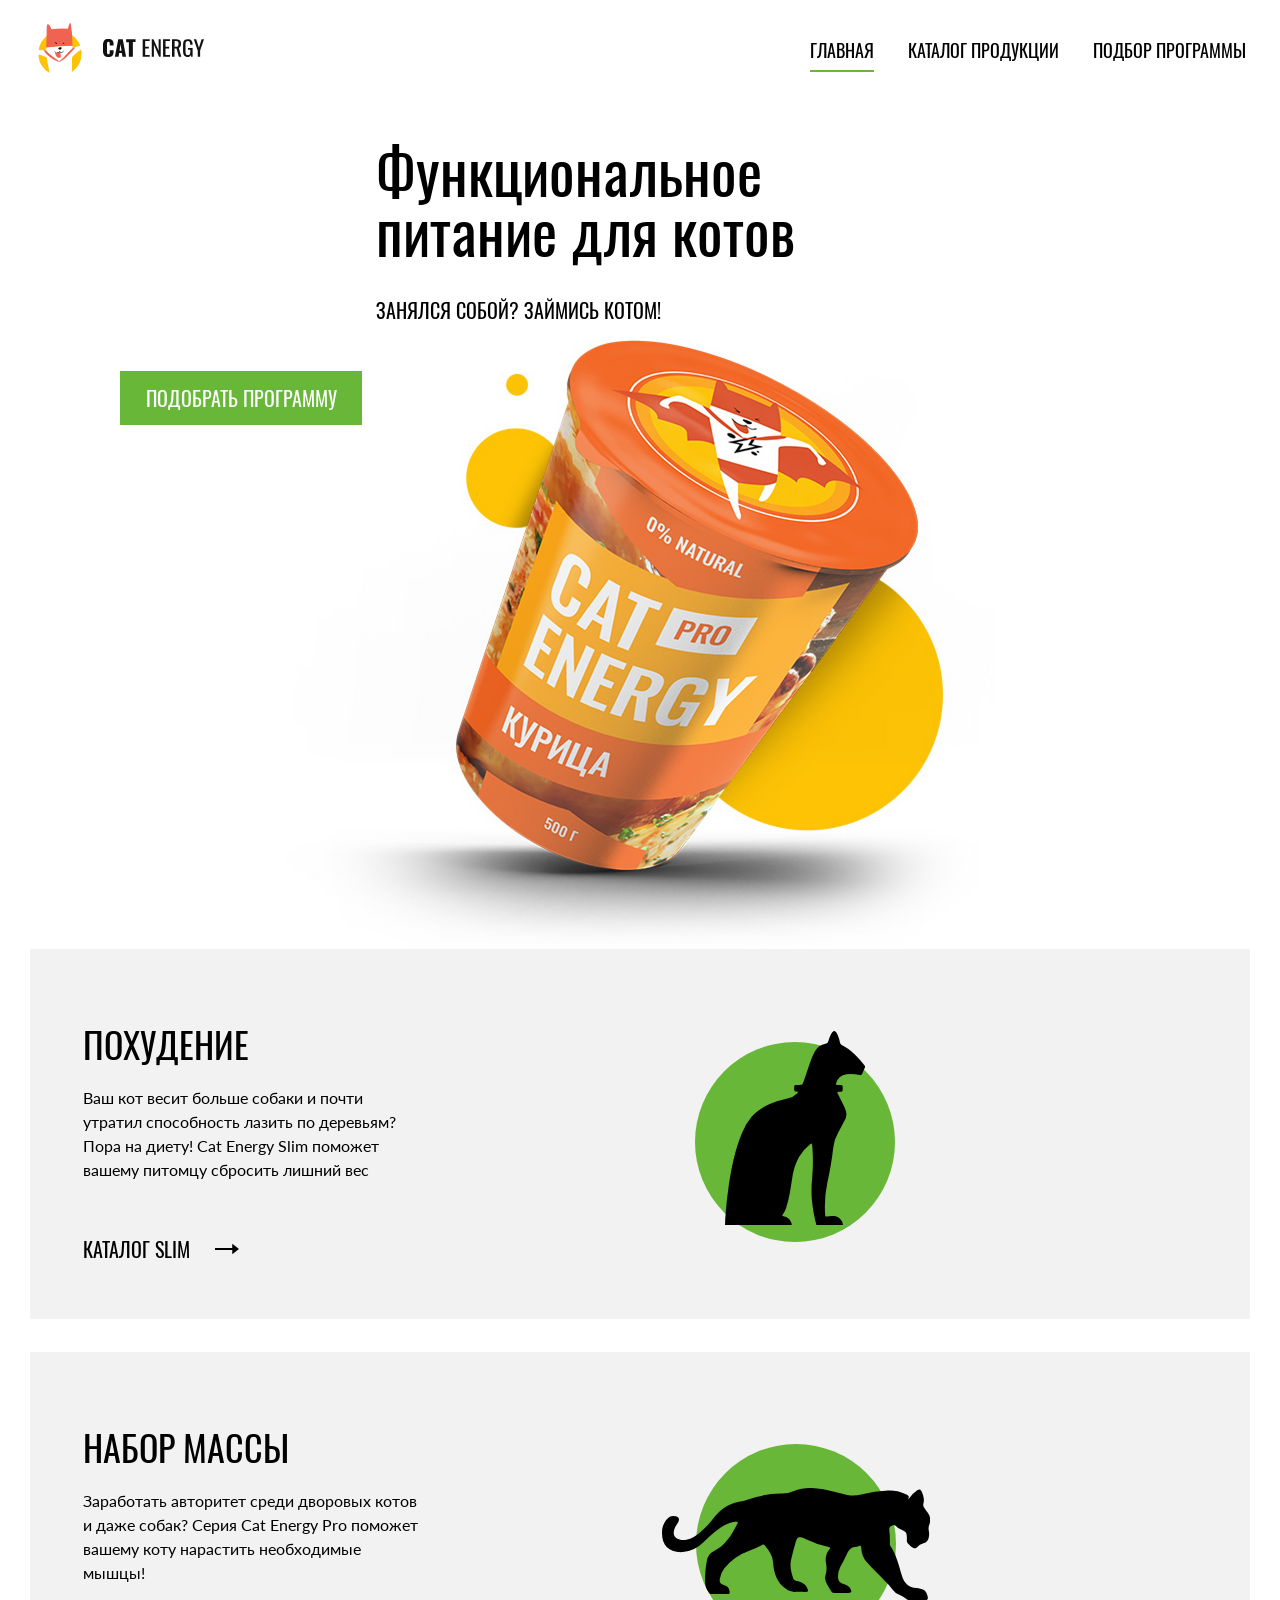
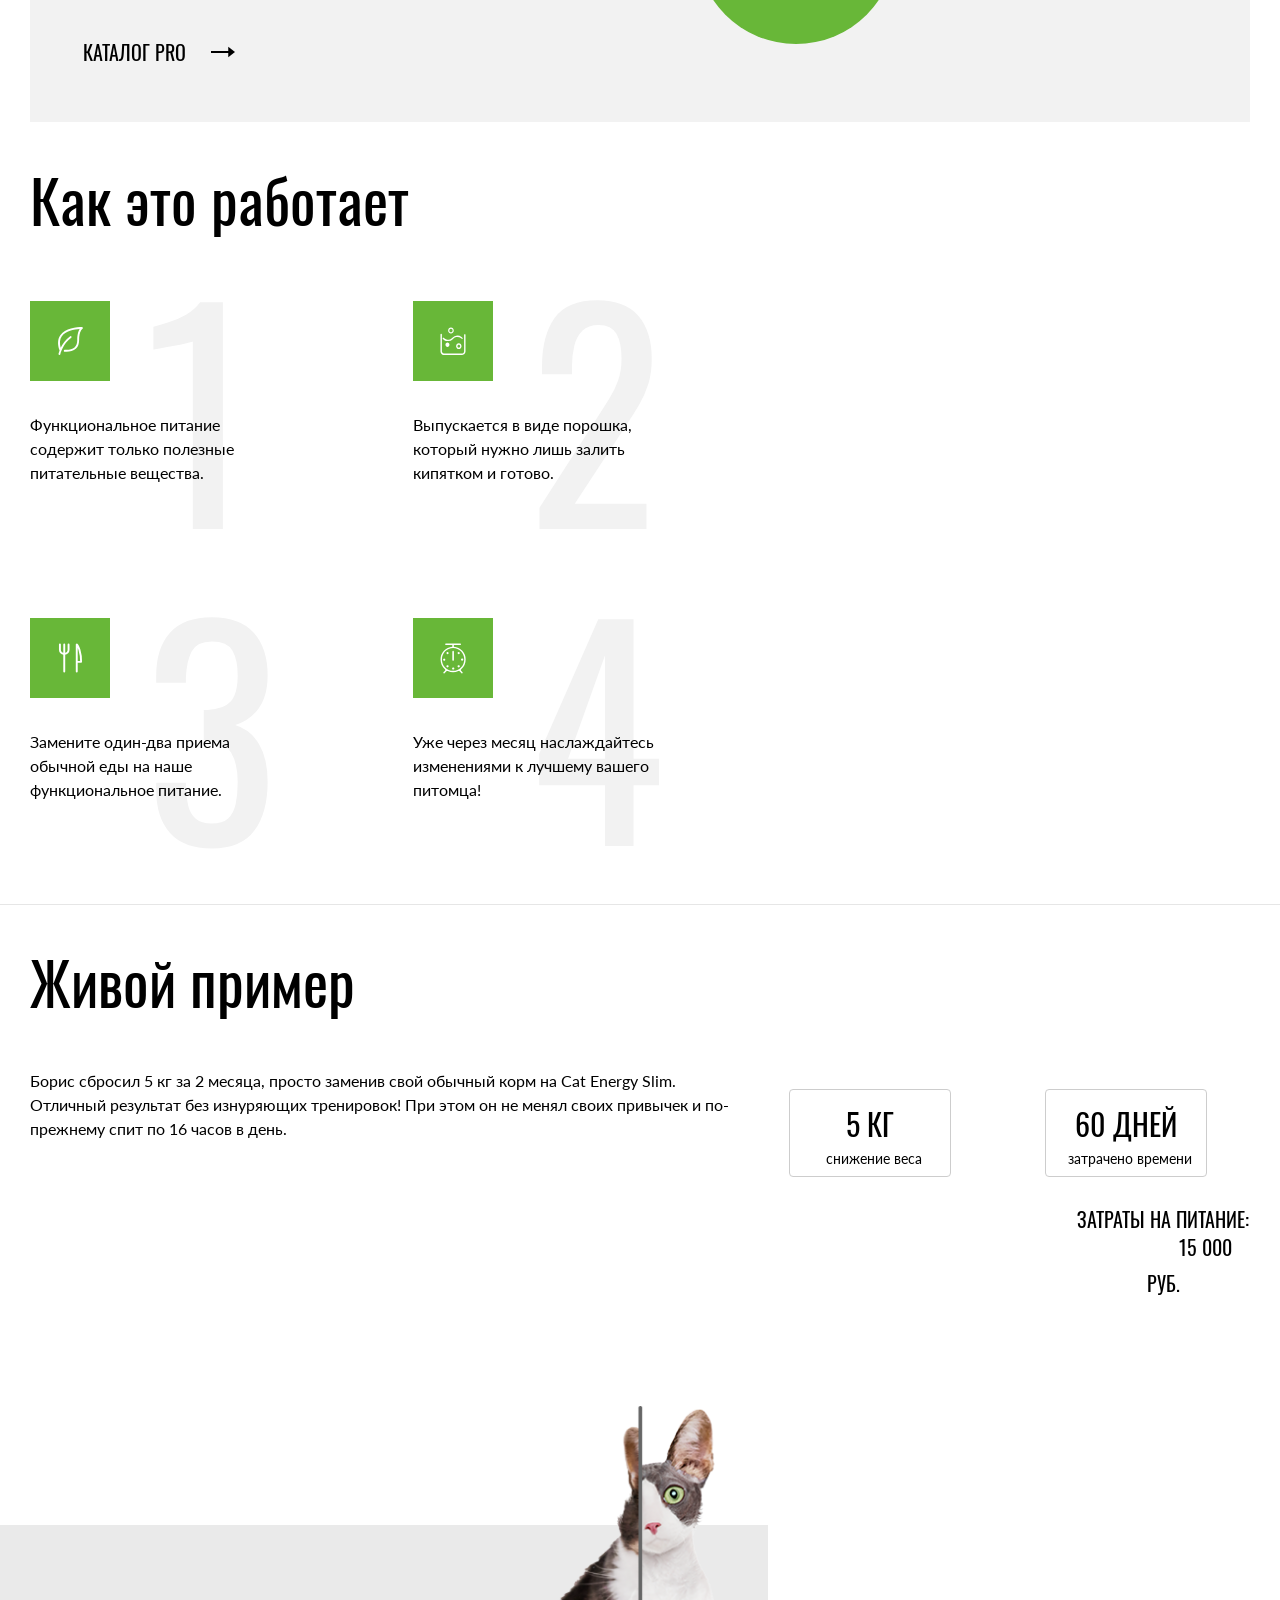
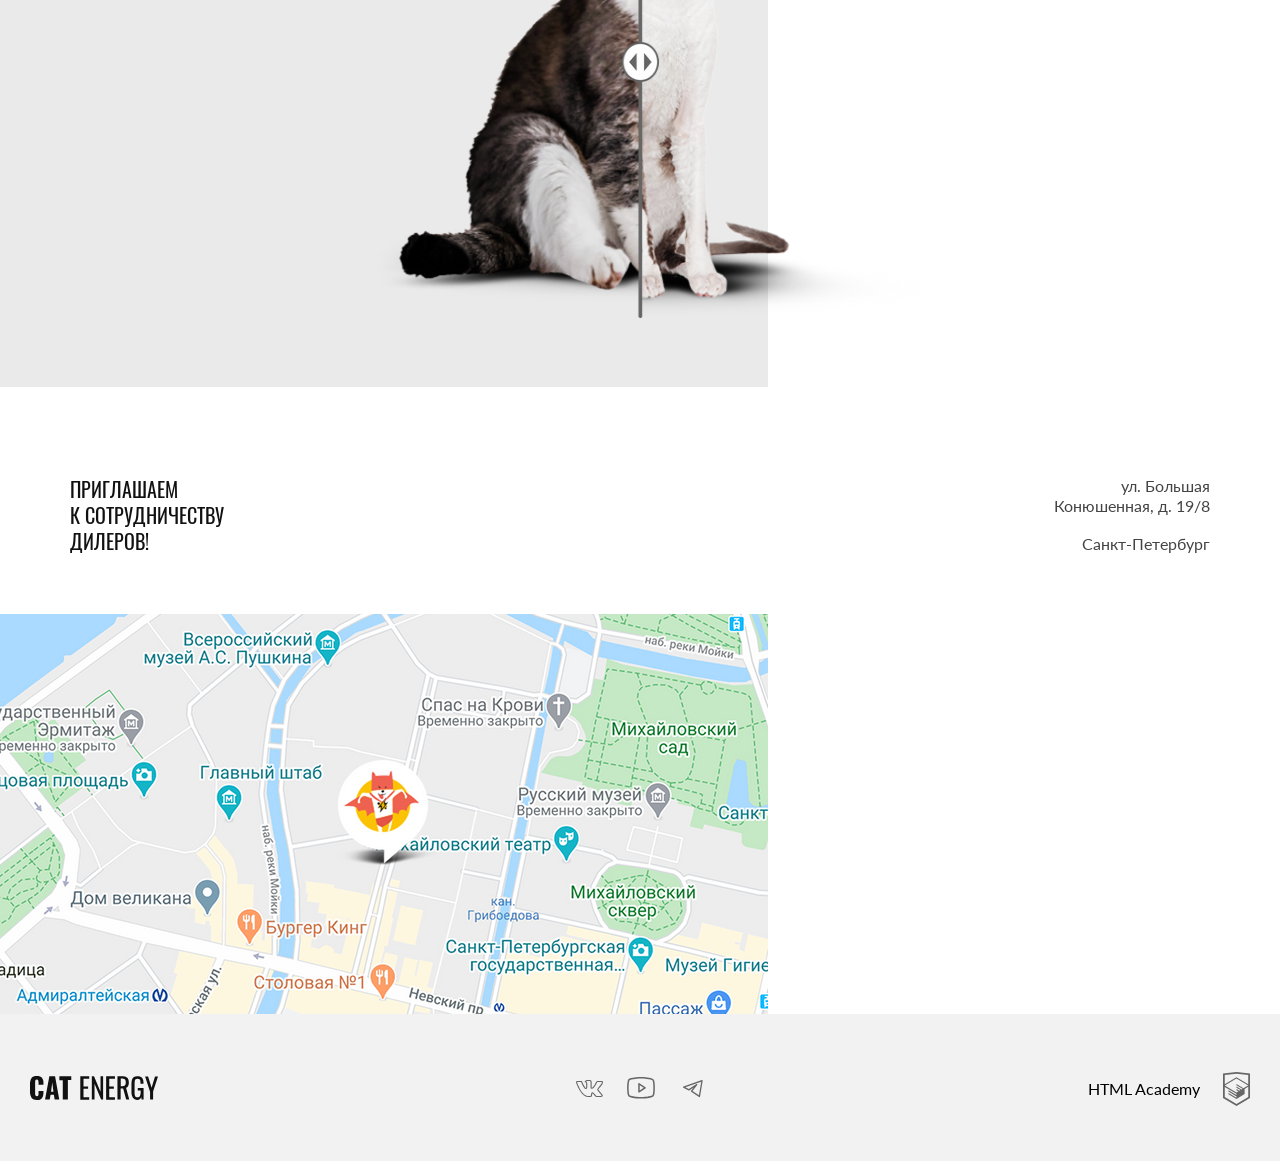
==== 2/index.html @ 6ddb2795 "Deploying to gh-pages from @ htmlacademy-adaptive/2409151-cat-energy-2@c5cf532dd16e02b4c44e5d839f2aa" ====
<!DOCTYPE html><!-- <html class="page" lang="ru"> --><html lang="ru"><head><meta charset="UTF-8"><title>CAT ENERGY</title><meta name="viewport" content="width=device-width,initial-scale=1"><link rel="stylesheet" href="styles/styles.css"><link rel="icon" href="favicon.ico"><link rel="icon" href="favicons/32.svg" type="image/svg+xml"><link rel="manifest" href="manifest.webmanifest"><script src="scripts/index.js" defer="defer"></script></head><body class="page"><header class="main-header"><a class="main-header__logo" href="#"><picture><source media="(min-width: 1440px)" srcset="images/logo-desktop.svg" width="70" height="59" type="image/svg+xml"><source media="(min-width: 768px)" srcset="images/logo-tablet.svg" width="60" height="50" type="image/svg+xml"><img class="main-header__logo-icon" src="images/logo-mobile.svg" width="33" height="38" alt="Логотип-иконка Cat Energy"></picture><picture><source media="(min-width: 1440px)" srcset="images/logo-text-desktop.svg" width="118" height="21" type="image/svg+xml"><img class="main-header__logo-text" src="images/logo-text.svg" width="101" height="18" alt="Логотип-текст Cat Energy"></picture></a><!-- <nav class="main-nav main-nav--opened"> --><nav class="main-nav main-nav--closed"><button class="main-nav__toggle" type="button"><span class="visually-hidden">Открыть меню</span></button><ul class="main-nav__list"><li class="main-nav__item"><a class="main-nav__link main-nav__link--active" href="#">Главная</a></li><li class="main-nav__item"><a class="main-nav__link" href="catalog.html">Каталог продукции</a></li><li class="main-nav__item"><a class="main-nav__link" href="#">Подбор программы</a></li></ul></nav></header><main class="main-container"><h1 class="visually-hidden">CAT ENERGY - функциональное питание для котов</h1><section class="promo"><div class="promo__wrapper"><h2 class="promo__title">Функциональное питание&nbsp;для&nbsp;котов</h2><h3 class="promo__subtitle">Занялся собой? Займись котом!</h3></div><picture><source width="552" height="499" type="image/png" media="(min-width: 1440px)" srcset="images/index-can@1x.png, images/index-can@2x.png 2x"><source width="709" height="609" type="image/png" media="(min-width: 768px)" srcset="images/index-can-tablet@1x.png, images/index-can-tablet@2x.png 2x"><img class="promo__image" src="images/index-can-mobile@1x.png" srcset="images/index-can-mobile@2x.png 2x" width="280" height="270" alt="Реклама корма для котов Cat Energy"></picture><!-- <button class="promo__button" type="button">Подобрать программу</button> --> <button class="button button--promo" type="button">Подобрать программу</button></section><div class="cat-diet-wrapper"><section class="cat-diet"><div class="cat-diet__slim"></div><h2 class="cat-diet__title">Похудение</h2><p class="cat-diet__description">Ваш кот весит больше собаки и почти утратил способность лазить по деревьям? Пора на диету! Cat Energy Slim поможет вашему питомцу сбросить лишний вес</p><a class="cat-diet__catalog" href="#">Каталог slim<div class="cat-diet__arrow-icon"></div></a></section><section class="cat-diet"><div class="cat-diet__pro"></div><h2 class="cat-diet__title">Набор массы</h2><p class="cat-diet__description">Заработать авторитет среди дворовых котов и даже собак? Серия Cat Energy Pro поможет вашему коту нарастить необходимые мышцы!</p><a class="cat-diet__catalog" href="#">Каталог pro<div class="cat-diet__arrow-icon"></div></a></section></div><section class="description"><h2 class="description__title">Как это работает</h2><div class="description__wrapper"><div class="description__box"><div class="description__box-leaf"></div><p class="description__box-text">Функциональное питание содержит только полезные питательные вещества.</p><h3 class="description__box-number">1</h3></div><div class="description__box"><div class="description__box-pot"></div><p class="description__box-text">Выпускается в виде порошка, который нужно лишь залить кипятком и готово.</p><h3 class="description__box-number">2</h3></div><div class="description__box"><div class="description__box-eat"></div><p class="description__box-text">Замените один-два приема обычной еды на наше функциональное питание.</p><h3 class="description__box-number">3</h3></div><div class="description__box"><div class="description__box-watch"></div><p class="description__box-text">Уже через месяц наслаждайтесь изменениями к лучшему вашего питомца!</p><h3 class="description__box-number">4</h3></div></div></section><section class="example"><h2 class="example__title">Живой пример</h2><div class="example__container"><div class="example__wrapper"><p class="example__text">Борис сбросил 5 кг за 2 месяца, просто заменив свой обычный корм на Cat Energy Slim. Отличный результат без изнуряющих тренировок! При этом он не менял своих привычек и по-прежнему спит по 16 часов в день.</p><div class="example__box"><p class="example__box-title">5 КГ</p><p class="example__box-subtitle">cнижение веса</p></div><div class="example__box"><p class="example__box-title">60 ДНЕЙ</p><p class="example__box-subtitle">затрачено времени</p></div><p class="example__result">Затраты на питание: <span>15 000 РУБ.</span></p></div><section class="cat-slider"><h2 class="visually-hidden">Слайдер с изображениями котов</h2><div class="cat-slider__item cat-slider__item--thick"><picture><source width="280" height="512" type="image/png" media="(min-width: 768px)" srcset="images/slide-before-tablet@1x.png, images/slide-before-tablet@2x.png 2x"><img class="cat-slider__image" src="images/slide-before@1x.png" srcset="images/slide-before@2x.png 2x" width="160" height="256" alt="Толстый кот"></picture></div><div class="cat-slider__item cat-slider__item--thin"><picture><source width="280" height="512" type="image/png" media="(min-width: 768px)" srcset="images/slide-after-tablet@1x.png, images/slide-after-tablet@2x.png 2x"><img class="cat-slider__image" src="images/slide-after@1x.png" srcset="images/slide-after@2x.png 2x" width="140" height="256" alt="Худой кот"></picture></div></section></div></section><section class="contacts"><h2 class="visually-hidden">Контакты</h2><p class="contacts__text contacts__text--big">Приглашаем<br>к сотрудничеству дилеров!</p><p class="contacts__text contacts__text--small">ул. Большая Конюшенная, д. 19/8 <span>Санкт-Петербург</span></p></section><section class="location"><h2 class="visually-hidden">Мы на карте</h2><picture><source width="1440" height="400" type="image/png" media="(min-width: 1440px)" srcset="images/map-desktop@1x.png, images/map-desktop@2x.png 2x"><source width="768" height="400" type="image/png" media="(min-width: 768px)" srcset="images/map-tablet@1x.png, images/map-tablet@2x.png 2x"><img class="location__map" src="images/map-mobile@1x.png" srcset="images/map-mobile@2x.png 2x" width="320" height="362" alt="Карта"></picture></section></main><footer class="main-footer"><!-- <div class="main-footer__wrapper"> --> <a class="main-footer__logo" href="#"><img class="main-footer__logo-text" src="images/footer-logo.svg" width="128" height="24" alt="Логотип Cat Energy"></a><div class="main-footer__social social"><ul class="social__list"><li class="social__item"><a class="social__link" href="https://vk.com/htmlacademy"><span class="visually-hidden">Мы в ВКонтакте</span> <svg class="social__link--vkontakte" viewBox="0 0 28 22" width="28" height="22" fill="none" xmlns="http://www.w3.org/2000/svg"><path d="M1 5.34c0-.86.52-1.32 1.55-1.38l3.97.02c.26 0 .44.13.53.38.4 1.26.86 2.34 1.37 3.25.5.92 1.17 1.97 1.99 3.16.07.15.18.23.34.23.13 0 .22-.06.3-.18l.07-.28.03-4.35c0-.3-.07-.5-.23-.6-.15-.1-.43-.18-.83-.23-.32-.05-.48-.23-.48-.55 0-.07 0-.12.02-.15.38-1.09 1.44-1.63 3.2-1.63l1.5-.03c.67 0 1.23.16 1.67.48.44.32.67.82.67 1.5v5.72c.12.08.24.12.34.12.27 0 .5-.15.7-.45 1.95-2.58 3-4.31 3.17-5.18a.3.3 0 0 1 .05-.13c.12-.25.33-.47.61-.65.29-.19.53-.31.75-.38a.55.55 0 0 1 .24-.05h4.13l.26.03c.36 0 .63.16.83.47.07.1.12.21.15.33a2.4 2.4 0 0 1 .06.55v.18a6.11 6.11 0 0 1-.94 2.2 23.4 23.4 0 0 1-1.93 2.53c-.79.9-1.27 1.5-1.47 1.78a.93.93 0 0 0-.24.56c0 .13.07.28.21.45l3.9 4.63c.2.26.31.56.31.88 0 .38-.16.7-.48.95-.32.25-.7.4-1.14.43l-.46.02h-4.04c-.02 0-.06 0-.11.02a.86.86 0 0 1-.1.01c-.4 0-.76-.16-1.1-.48-.12-.13-.96-1.12-2.5-2.97a1.39 1.39 0 0 0-.38-.32 38.47 38.47 0 0 0-.53 2.24l-.08.42a1.4 1.4 0 0 1-1.12 1.06l-.37.02h-2.61c-1.48 0-2.95-.63-4.41-1.9a19.3 19.3 0 0 1-3.96-4.95 47.51 47.51 0 0 1-3.28-7.05 1.92 1.92 0 0 1-.13-.73Zm16.01 6.51c-.37 0-.7-.1-1.01-.29a.9.9 0 0 1-.45-.79v-5.78c0-.34-.1-.58-.27-.72-.18-.14-.49-.21-.93-.21l-1.52.05c-.76 0-1.34.12-1.73.37.78.36 1.17.93 1.17 1.71v4.43a1.5 1.5 0 0 1-.53 1.04 1.6 1.6 0 0 1-1.07.42c-.53 0-.94-.24-1.22-.73a26.16 26.16 0 0 1-3.1-5.63l-.23-.66-3.55-.02c-.23 0-.36.01-.38.03-.03.03-.04.1-.04.22 0 .15.01.3.05.48l.56 1.4c1.49 3.64 3.11 6.51 4.86 8.6 1.75 2.1 3.47 3.15 5.16 3.15h2.66c.1 0 .19-.03.24-.09.05-.06.1-.17.13-.34l.06-.25.5-2.21c.15-.3.27-.5.38-.6.2-.2.42-.28.69-.28.43 0 .86.24 1.3.73l2.27 2.71c.14.22.3.33.45.33h4.4c.53 0 .8-.13.8-.38a.47.47 0 0 0-.08-.25l-3.87-4.55c-.3-.35-.45-.73-.45-1.13 0-.4.14-.8.43-1.16.23-.34.68-.9 1.34-1.67.67-.78 1.25-1.51 1.75-2.19.5-.68.82-1.3.98-1.85l.08-.33a.37.37 0 0 1-.02-.16.54.54 0 0 0-.03-.19h-4.18c-.27.1-.48.25-.64.45l-.16.48c-.45 1.16-1.6 2.94-3.5 5.36-.36.33-.8.5-1.3.5Z" fill="currentColor"/></svg></a></li><li class="social__item"><a class="social__link" href="https://www.youtube.com/user/htmlacademyru"><span class="visually-hidden">Мы в Ютуб</span> <svg class="social__link--youtube" viewBox="0 0 24 19" width="28" height="22" fill="none" xmlns="http://www.w3.org/2000/svg"><path d="m15.85 8.8-5.24-3.5a.65.65 0 0 0-1.01.55v6.98a.65.65 0 0 0 1.01.54l5.24-3.49a.65.65 0 0 0 0-1.09Zm-4.94 2.8v-4.53l3.4 2.27-3.4 2.27Zm12.48-8.56a2.4 2.4 0 0 0-1.45-1.63c-3.72-1.43-9.69-1.41-9.94-1.41s-6.22-.02-9.94 1.4a2.4 2.4 0 0 0-1.45 1.64 25.32 25.32 0 0 0-.61 6.3c0 3.26.33 5.22.61 6.3a2.4 2.4 0 0 0 1.45 1.63c3.72 1.43 9.69 1.4 9.94 1.4h.08c.75 0 6.31-.04 9.86-1.4a2.4 2.4 0 0 0 1.45-1.64c.28-1.07.61-3.03.61-6.3 0-3.25-.33-5.22-.61-6.29Zm-1.27 12.27a1.1 1.1 0 0 1-.65.74c-3.5 1.34-9.4 1.32-9.47 1.32-.07 0-5.98.02-9.47-1.32a1.09 1.09 0 0 1-.65-.74c-.27-1-.57-2.85-.57-5.97 0-3.12.3-4.97.57-5.97a1.1 1.1 0 0 1 .65-.74c3.5-1.34 9.4-1.32 9.47-1.32.07 0 5.98-.02 9.47 1.32a1.1 1.1 0 0 1 .65.74c.27 1 .57 2.85.57 5.97 0 3.12-.3 4.96-.57 5.97Z" fill="currentColor"/></svg></a></li><li class="social__item"><a class="social__link" href="https://t.me/htmlacademy"><span class="visually-hidden">Мы в Телеграм</span> <svg class="social__link--telegram" viewBox="0 0 28 22" width="28" height="22" fill="none" xmlns="http://www.w3.org/2000/svg"><path fill-rule="evenodd" clip-rule="evenodd" d="M23.46 3.15c.18.15.27.38.23.61l-2.63 15.76a.66.66 0 0 1-1.01.44l-7.88-5.25a.66.66 0 0 1-.15-.96l2.61-3.26-4.36 2.9a.66.66 0 0 1-.65.05l-5.26-2.63a.66.66 0 0 1 .08-1.2l18.38-6.57a.66.66 0 0 1 .64.11Zm-17.13 7.17 3.53 1.77 7.56-5.04a.66.66 0 0 1 .88.96l-4.8 6 6.43 4.3 2.28-13.66-15.88 5.67Z" fill="currentColor"/></svg></a></li></ul></div><div class="main-footer__copyright copyright"><p class="copyright__text">HTML Academy</p><a class="copyright__link" href="https://htmlacademy.ru/intensive/adaptive"><span class="visually-hidden">Иконка HTML Academy</span> <svg class="copyright__icon" viewBox="0 0 27 34" width="27" height="34" fill="none" xmlns="http://www.w3.org/2000/svg"><g clip-path="url(#a)"><path d="m13.64.02-.14-.02-13.5 1.4v24.61l13.5 7.99 13.5-7.99v-24.6l-13.36-1.4Zm11.6 25-11.74 6.94-11.73-6.94v-10.1l11.68 6.93.02 1.25-8.02-4.75v1.23l8.04 4.8.02 1.3-8.05-4.76v1.22l8.04 4.81 8.12-4.83v-5.21l3.62-2.15v10.26Zm0-11.57-3.23 1.88-1.48.88-7.06-4.19-.01 1.23 6.04 3.57-.06.03-.13.07-.86.5-4.98-2.95-.01 1.22 3.93 2.33-.93.61-.02.01-2.97-1.74-.01 1.23 1.94 1.13-1.98 1.19-11.62-6.87 11.63-6.96 11.8 6.83Zm0-1.22-11.8-6.92-11.67 6.91v-9.23l11.73-1.23 11.73 1.23v9.24Z" fill="currentColor"/></g><defs><clippath id="a"><path fill="#currentColor" d="M0 0h27v34h-27z"/></clippath></defs></svg></a></div><!-- </div> --></footer><script src="scripts/script.js"></script></body></html>
---- 2/styles/styles.css ----
@font-face{font-family:Lato-Regular;font-weight:400;font-style:normal;font-display:swap;src:url(../fonts/lato/Lato-Regular.woff2)format("woff2")}@font-face{font-family:oswaldregular;font-weight:400;font-style:normal;font-display:swap;src:url(../fonts/oswald/oswaldregular.woff2)format("woff2")}.page{color:#000;font-family:Lato-Regular,sans-serif;font-size:14px;font-weight:400;line-height:18px}.visually-hidden{white-space:nowrap;-webkit-clip-path:inset(100%);clip-path:inset(100%);clip:rect(0 0 0 0);border:0;width:1px;height:1px;margin:-1px;padding:0;position:absolute;overflow:hidden}.button{cursor:pointer;border:none;width:280px;height:40px}button:hover{background-color:#5eaa2f}button:active{color:#ffffff4d}.button--primary{text-transform:uppercase;color:#fff;background-color:#68b738;padding:0;font-family:oswaldregular,sans-serif;font-size:16px;font-weight:400;line-height:20px}@media screen and (width>=768px){.button--primary{width:250px}}@media screen and (width>=1440px){.button--primary{width:170px}}.button--secondary{text-transform:uppercase;color:#444;background-color:#f2f2f2;font-family:oswaldregular,sans-serif;font-size:16px;font-weight:400;line-height:20px}@media screen and (width>=768px){.button--secondary{width:250px;padding:0}}@media screen and (width>=1440px){.button--secondary{width:170px}}.button--secondary:hover{background-color:#ebebeb}.button--subscribe{text-transform:uppercase;color:#fff;background-color:#68b738;height:56px;padding:0;font-family:oswaldregular,sans-serif;font-size:20px;font-weight:400;line-height:26px}@media screen and (width>=768px){.button--subscribe{width:256px}}.button--subproduct{text-transform:uppercase;color:#fff;background-color:#68b738;grid-area:3/1/4/3;padding:0;font-family:oswaldregular,sans-serif;font-size:16px;font-weight:400;line-height:20px}@media screen and (width>=768px){.button--subproduct{width:632px}}@media screen and (width>=1440px){.button--subproduct{grid-area:1/4/2/5;align-self:center;width:244px}}.button--promo{text-transform:uppercase;color:#fff;background-color:#68b738;padding-top:13px;padding-bottom:10px;font-family:oswaldregular,sans-serif;font-size:16px;font-weight:400;line-height:20px}@media screen and (width>=768px){.button--promo{width:242px;height:54px;padding:0;font-size:20px;line-height:26px;position:absolute;top:231px;left:120px}}@media screen and (width>=1440px){.button--promo{width:244px;height:54px;padding:0;position:absolute;top:456px;left:190px}}.card-subproduct{grid-template-rows:min-content min-content min-content;grid-template-columns:1fr 1fr;padding-bottom:19px;display:grid}@media screen and (width>=768px){.card-subproduct{border:1px solid #cdcdcd;grid-template-rows:min-content;grid-template-columns:407px 132px 93px;padding:25px 38px 27px}}@media screen and (width>=1440px){.card-subproduct{border-left:none;border-right:none;grid-template-rows:min-content;grid-template-columns:325px 243px 82px 244px;padding:0}}.card-subproduct__name{text-transform:uppercase;color:#444;margin:0;padding:13px 0;font-family:oswaldregular,sans-serif;font-size:16px;font-weight:400;line-height:16px}@media screen and (width>=768px){.card-subproduct__name{padding:0 0 25px;font-size:20px;line-height:20px}}@media screen and (width>=1440px){.card-subproduct__name{padding:25px 0}}.card-subproduct__quantity{color:#444;grid-area:2/1/3/2;margin:0;padding-bottom:15px;font-family:Lato-Regular,sans-serif;font-size:14px;font-weight:400;line-height:14px}@media screen and (width>=768px){.card-subproduct__quantity{grid-area:1/2/2/3;justify-self:end;padding:3px 0 0;font-size:16px;line-height:20px}}@media screen and (width>=1440px){.card-subproduct__quantity{justify-self:start;padding:25px 0}}.card-subproduct__price{color:#444;grid-area:2/2/3/3;justify-self:end;margin:0;padding-bottom:15px;font-family:Lato-Regular,sans-serif;font-size:14px;font-weight:400;line-height:14px}@media screen and (width>=768px){.card-subproduct__price{grid-area:1/3/2/4;padding:3px 4px 0 0;font-size:16px;line-height:20px}}@media screen and (width>=1440px){.card-subproduct__price{justify-self:start;padding:25px 0}}.cards{padding:0 20px}@media screen and (width>=768px){.cards{padding:0 30px}}@media screen and (width>=1440px){.cards{padding:0 110px}}.cards__list{margin:0;padding:0;list-style-type:none}@media screen and (width>=768px){.cards__list{grid-template-columns:repeat(2,324px);gap:33px 60px;display:grid}}@media screen and (width>=1440px){.cards__list{grid-template-columns:repeat(4,245px);gap:40px 80px}}.cards__item{z-index:0;border-bottom:1px solid #d9d9d9;padding:20px 0 24px;position:relative}@media screen and (width>=768px){.cards__item{border:none;flex-direction:column;align-items:center;padding:54px 0 24px;display:flex}}@media screen and (width>=1440px){.cards__item{padding-bottom:23px}}@media screen and (width>=768px){.cards__item:before{content:"";z-index:-1;background-color:#eaeaea;min-width:324px;min-height:429px;position:absolute;top:123px}}@media screen and (width>=1440px){.cards__item:before{min-width:245px}}.cards__item--show-products{padding-top:26px}@media screen and (width>=768px){.cards__item--show-products{background-color:#fff;padding-top:140px;position:relative}.cards__item--show-products:before{content:"";background-color:#fff;border:2px solid #eaeaea;min-width:320px;min-height:426px;position:absolute;top:125px}}@media screen and (width>=1440px){.cards__item--show-products:before{min-width:242px;top:122px}}.cards__content{margin-bottom:17px;display:flex}@media screen and (width>=768px){.cards__content{flex-direction:column;align-items:center;display:flex}}@media screen and (width>=1440px){.cards__content{margin-bottom:34px}}.cards__info-box{grid-template-rows:min-content 15px min-content min-content min-content;grid-template-columns:73px 67px;display:grid}@media screen and (width>=768px){.cards__info-box{grid-template-rows:min-content min-content min-content min-content min-content;grid-template-columns:125px 125px;row-gap:10px;margin:20px 0 16px}}@media screen and (width>=1440px){.cards__info-box{grid-template-rows:min-content 3px min-content min-content min-content;grid-template-columns:85px 85px;margin:11px 0 4px}}.cards__image-container{justify-content:center;align-items:center;width:140px;height:107px;display:flex}@media screen and (width>=768px){.cards__image-container{width:200px;height:210px}}.cards__info-title{text-transform:uppercase;margin:0;font-family:oswaldregular,sans-serif;font-size:16px;font-weight:400;line-height:20px}@media screen and (width>=768px){.cards__info-title{text-align:center;grid-column:1/3;justify-self:center;width:135px;font-size:20px;line-height:24px}}.cards__info-text{margin:0;font-family:Lato-Regular,sans-serif;font-size:12px;font-weight:400;line-height:16px}@media screen and (width>=768px){.cards__info-text{border-bottom:1px solid #cdcdcd;padding-bottom:2px;font-size:16px;line-height:20px}}@media screen and (width>=1440px){.cards__info-text{padding-bottom:2px}}.cards__title{border-bottom:1px solid #d9d9d9;margin:0;padding:27px 0 41px;font-family:oswaldregular,sans-serif;font-size:36px;font-weight:400;line-height:36px}@media screen and (width>=768px){.cards__title{padding-top:0;font-size:60px;line-height:60px}}@media screen and (width>=1440px){.cards__title{padding-top:1px}}.cards__more{flex-direction:column;display:flex}@media screen and (width>=768px){.cards__more{width:170px;margin-top:33px}}.cards__more-plus{background-image:url(../icons/stack.svg#plus);width:30px;height:30px;margin:0 auto}@media screen and (width>=768px){.cards__more-plus{background-image:url "../../icons/plus-tablet.svg";width:60px;height:60px}}.cards__more-title{text-transform:uppercase;color:#111;text-align:center;margin:0;padding:23px 0 8px;font-family:oswaldregular,sans-serif;font-size:16px;font-weight:400;line-height:20px}@media screen and (width>=768px){.cards__more-title{padding:52px 0 23px;font-size:20px;line-height:24px}}@media screen and (width>=1440px){.cards__more-title{padding-top:40px}}.cards__more-subtitle{color:#444;text-align:center;margin:0;padding-bottom:21px;font-family:Lato-Regular,sans-serif;font-size:12px;font-weight:400;line-height:16px}@media screen and (width>=768px){.cards__more-subtitle{padding-bottom:82px;font-size:16px;line-height:18px}}@media screen and (width>=1440px){.cards__more-subtitle{padding-bottom:91px}}.item1{grid-area:3/1/4/2}.item2{grid-area:3/2/4/3;margin-left:auto}.item3{grid-area:4/1/5/2}.item4{grid-area:4/2/5/3;justify-self:end}.item5{grid-area:5/1/6/2}.item6{grid-area:5/2/6/3;justify-self:end}@media screen and (width>=1440px){.cat-diet-wrapper{flex-wrap:nowrap;padding:91px 110px 72px;display:flex}}.cat-diet{background-color:#f2f2f2;flex-wrap:wrap;margin:20px;padding:21px;display:flex}@media screen and (width>=768px){.cat-diet{grid-template:"item-1 item-2"36px"item-3 item-2"96px"item-4 item-2"60px/1fr 1fr;gap:24px 19px;margin:0 30px 33px;padding:77px 29px 53px 53px;display:grid}}@media screen and (width>=1440px){.cat-diet{margin:0 80px 0 0;padding:41px 61px 63px 52px;display:flex}}.cat-diet__title{text-transform:uppercase;color:#000;align-self:center;margin:0;padding-left:19px;font-family:oswaldregular,sans-serif;font-size:24px;font-weight:400;line-height:37px}@media screen and (width>=768px){.cat-diet__title{grid-area:item-1;padding:0;font-size:36px;line-height:36px}}@media screen and (width>=1440px){.cat-diet__title{margin-left:43px;padding:0}}.cat-diet__description{border-bottom:1px solid #d9d9d9;width:239px;margin:23px 0 0;padding-bottom:21px;font-family:Lato-Regular,sans-serif;font-size:14px;font-weight:400;line-height:18px}@media screen and (width>=768px){.cat-diet__description{border:none;grid-area:item-3;width:340px;height:96px;margin:0;font-size:16px;line-height:24px}}@media screen and (width>=1440px){.cat-diet__description{width:457px;height:72px;margin-top:15px;padding-bottom:0}}.cat-diet__catalog{text-transform:uppercase;color:#000;align-items:center;margin-top:19px;font-family:oswaldregular,sans-serif;font-size:16px;font-weight:400;line-height:16px;text-decoration:none;display:flex}@media screen and (width>=768px){.cat-diet__catalog{grid-area:item-4;padding-top:7px;font-size:20px;line-height:20px}}@media screen and (width>=1440px){.cat-diet__catalog{margin:0;padding-top:8px}}.cat-diet__slim{background-image:url(../icons/stack.svg#cat-slim);width:50px;height:53px}@media screen and (width>=768px){.cat-diet__slim{background-image:url(../icons/stack.svg#cat-slim-tablet);grid-area:item-2;width:200px;height:211px;margin:5px 0 0 33px}}@media screen and (width>=1440px){.cat-diet__slim{background-image:url(../icons/stack.svg#cat-slim-desktop);width:100px;height:106px;margin:0}}.cat-diet__pro{background-image:url(../icons/stack.svg#cat-pro);width:67px;height:50px;margin-top:4px;margin-left:-8px}@media screen and (width>=768px){.cat-diet__pro{background-image:url(../icons/stack.svg#cat-pro-tablet);grid-area:item-2;width:268px;height:200px;margin:15px 0 0}}@media screen and (width>=1440px){.cat-diet__pro{background-image:url(../icons/stack.svg#cat-pro-desktop);width:134px;height:100px;margin-top:7px;margin-left:-19px}}.cat-diet__arrow-icon{background-image:url(../icons/stack.svg#arrow-icon);width:24px;height:12px;margin-left:15px}@media screen and (width>=768px){.cat-diet__arrow-icon{margin-left:25px}}.cat-slider{padding:20px 0 0;display:flex}@media screen and (width>=768px){.cat-slider{justify-content:center;padding:105px 0 0}}@media screen and (width>=1440px){.cat-slider{margin-right:110px;padding:0;transform:translateY(-60px)}}.cat-slider__item--thick{z-index:1}@media screen and (width>=768px){.cat-slider__item--thick{transform:translate(19px)}}@media screen and (width>=1440px){.cat-slider__item--thick{top:-136px;left:790px}}.cat-slider__item--thin{transform:translate(-20px)}@media screen and (width>=768px){.cat-slider__item--thin{transform:translate(0)}}@media screen and (width>=1440px){.cat-slider__item--thin{top:-136px;left:1053px}}.cat-slider__image{display:block}.contacts{justify-content:space-between;padding:26px 20px;display:flex}@media screen and (width>=768px){.contacts{padding:62px 70px 42px}}@media screen and (width>=1440px){.contacts{box-sizing:border-box;z-index:1;background-color:#fff;width:565px;height:199px;padding:60px 72px 60px 80px;position:absolute;top:2356px;left:110px}}.contacts--catalog{background-color:#eaeaea}@media screen and (width>=1440px){.contacts--catalog{background-color:#fff;top:2416px}}.contacts__text{max-width:140px;margin:0}@media screen and (width>=768px){.contacts__text{max-width:163px}}.contacts__text--big{text-transform:uppercase;color:#111;font-family:oswaldregular,sans-serif;font-size:16px;font-weight:400;line-height:20px}@media screen and (width>=768px){.contacts__text--big{font-size:20px;line-height:26px}}.contacts__text--small{color:#444;font-family:Lato-Regular,sans-serif;font-size:14px;font-weight:400;line-height:20px}@media screen and (width>=768px){.contacts__text--small{text-align:end;font-size:16px}}@media screen and (width>=1440px){.contacts__text--small{text-align:start;font-size:16px}}@media screen and (width>=768px){.contacts__text--small span{font-family:Lato-Regular,sans-serif;font-size:16px;line-height:56px}}.copyright__text{align-self:center;margin:0;padding-bottom:5px;font-family:Lato-Regular,sans-serif;font-size:16px;line-height:20px}@media screen and (width>=768px){.copyright__text{margin-left:auto;margin-right:23px;padding-bottom:6px}}@media screen and (width>=1440px){.copyright__text{padding-bottom:8px}}.copyright__icon{color:#666;margin-top:-3px}.copyright__icon:hover{color:#68b738}.copyright__icon:active{opacity:.3}.description{padding:0 20px}@media screen and (width>=768px){.description{border-bottom:1px solid #e6e6e6;padding:14px 30px 6px}}@media screen and (width>=1440px){.description{border-bottom:none;margin:0;padding:0 110px}}.description__title{color:#000;margin:0;padding-bottom:41px;font-family:oswaldregular,sans-serif;font-size:36px;font-weight:400;line-height:40px}@media screen and (width>=768px){.description__title{margin:0;padding:0;font-size:60px;line-height:60px}}.description__wrapper{flex-flow:column wrap;display:flex}@media screen and (width>=768px){.description__wrapper{grid-template-rows:280px 280px;grid-template-columns:230px 230px;gap:37px 153px;padding-top:72px;display:grid}}@media screen and (width>=1440px){.description__wrapper{flex-flow:row;justify-content:space-between;gap:0;width:1204px;display:flex}}.description__box{justify-content:space-between;width:280px;height:60px;padding-bottom:20px;display:flex;position:relative}@media screen and (width>=768px){.description__box{flex-direction:column;justify-content:start;width:230px;height:280px;padding:0}}.description__box-leaf{background-color:#68b738;background-image:url(../icons/stack.svg#icon_leaf);background-position:50%;background-repeat:no-repeat;background-size:30px 32px;width:60px;height:60px}@media screen and (width>=768px){.description__box-leaf{width:80px;height:80px}}.description__box-pot{background-color:#68b738;background-image:url(../icons/stack.svg#icon_pot);background-position:50%;background-repeat:no-repeat;background-size:26px 29px;width:60px;height:60px}@media screen and (width>=768px){.description__box-pot{width:80px;height:80px}}.description__box-eat{background-color:#68b738;background-image:url(../icons/stack.svg#icon_eat);background-position:50%;background-repeat:no-repeat;background-size:25px 30px;width:60px;height:60px}@media screen and (width>=768px){.description__box-eat{width:80px;height:80px}}.description__box-watch{background-color:#68b738;background-image:url(../icons/stack.svg#icon_watch);background-position:50%;background-repeat:no-repeat;background-size:26px 31px;width:60px;height:60px}@media screen and (width>=768px){.description__box-watch{width:80px;height:80px}}.description__box-text{z-index:1;width:200px;margin:2px 0 0;font-family:Lato-Regular,sans-serif;font-size:14px;font-weight:400;line-height:18px}@media screen and (width>=768px){.description__box-text{width:245px;height:72px;padding-top:30px;font-size:16px;line-height:24px}}.description__box-number{display:none}@media screen and (width>=768px){.description__box-number{color:#f2f2f2;margin:0;font-family:oswaldregular,sans-serif;font-size:280px;font-weight:400;line-height:280px;display:block;position:absolute;top:-38px;left:50%}}.example{background-color:#eaeaea;margin-top:29px;padding:25px 20px 40px}@media screen and (width>=768px){.example{z-index:0;background-color:#fff;margin:0;padding:46px 0 96px;position:relative}}@media screen and (width>=1440px){.example{margin:0;padding:28px 0 25px}}@media screen and (width>=768px){.example:after{content:"";z-index:-1;background-color:#eaeaea;min-width:768px;min-height:462px;position:absolute;top:620px}}@media screen and (width>=1440px){.example:after{content:"";z-index:-1;background-color:#eaeaea;min-width:1440px;min-height:463px;position:absolute;top:164px}}.example__title{color:#000;margin-top:0;margin-bottom:40px;font-family:oswaldregular,sans-serif;font-size:36px;font-weight:400;line-height:40px}@media screen and (width>=768px){.example__title{margin-bottom:58px;margin-left:30px;font-size:60px;line-height:60px}}@media screen and (width>=1440px){.example__title{width:325px;margin:0 0 0 110px}.example__container{justify-content:space-between;display:flex}}.example__wrapper{flex-wrap:wrap;justify-content:space-between;display:flex}@media screen and (width>=768px){.example__wrapper{padding:0 30px}}@media screen and (width>=1440px){.example__wrapper{z-index:1;justify-content:start;width:432px;padding:0 110px}}.example__text{color:#000;width:280px;height:108px;margin:0;font-family:Lato-Regular,sans-serif;font-size:14px;font-weight:400;line-height:18px}@media screen and (width>=768px){.example__text{width:708px;font-size:16px;line-height:24px}}@media screen and (width>=1440px){.example__text{width:496px;height:96px;margin-top:146px}}.example__box{text-align:center;border:1px solid #cdcdcd;border-radius:4px;width:122px;margin-top:20px;padding:15px 0;position:relative}@media screen and (width>=768px){.example__box{width:160px;margin-right:43px;padding-bottom:18px}}@media screen and (width>=1440px){.example__box{height:61px;margin-top:28px;margin-right:40px;padding:10px 0 0}}.example__box-title{color:#000;margin:0;font-family:oswaldregular,sans-serif;font-size:24px;font-weight:400;line-height:24px}@media (width>=768px){.example__box-title{font-size:30px;line-height:37px}}@media (width>=1440px){.example__box-title{margin-top:5px}}.example__box-subtitle{color:#000;background-color:#e6e6e6;width:79px;margin:8px auto 0;font-family:Lato-Regular,sans-serif;font-size:12px;font-weight:400;line-height:12px;position:absolute;top:37px;left:21px}@media screen and (width>=768px){.example__box-subtitle{background-color:#fff;width:126px;margin-top:11px;font-size:14px;line-height:14px;top:51px}}@media screen and (width>=1440px){.example__box-subtitle{background-color:#eaeaea}}.example__result{text-transform:uppercase;color:#000;text-align:center;margin:35px auto 0;font-family:oswaldregular,sans-serif;font-size:14px;font-weight:400;line-height:20px}@media screen and (width>=768px){.example__result{width:174px;margin-top:32px;margin-left:auto;margin-right:0;font-size:20px;line-height:20px}}@media screen and (width>=1440px){.example__result{text-align:left;min-width:327px;margin:0;padding-top:12px}}@media screen and (width>=768px){.example__result span{margin-left:84px;font-family:oswaldregular,sans-serif;font-size:20px;line-height:36px}}@media screen and (width>=1440px){.example__result span{margin:0 0 0 61px}}.gift{box-sizing:border-box;z-index:0;flex-direction:column;justify-content:space-between;width:280px;height:290px;margin-top:33px;padding:59px 0 43px;display:flex;position:relative}@media screen and (width>=768px){.gift{flex-direction:row;width:707px;height:200px;margin-top:71px;padding:60px 125px 60px 77px}}@media screen and (width>=1440px){.gift{flex-direction:column;width:245px;height:288px;margin-top:0;padding:56px 42px 43px}}.gift:before{content:"";box-sizing:border-box;z-index:-1;background-image:url(../images/cat-backpack-mobile@1x.png);background-repeat:no-repeat;background-size:contain;width:280px;height:290px;position:absolute;inset:0}@media screen and (width>=768px){.gift:before{background-image:url(../images/cat-backpack-tablet@1x.png);width:707px;height:200px}}@media screen and (width>=1440px){.gift:before{background-image:url(../images/cat-backpack-desktop@1x.png);width:245px;height:288px}}.gift:after{content:"";opacity:.85;z-index:-1;background-color:#68b738;width:280px;height:290px;display:block;position:absolute;inset:0}@media screen and (width>=768px){.gift:after{width:707px;height:200px}}@media screen and (width>=1440px){.gift:after{width:245px;height:288px}}.gift__text{color:#fff;text-align:center;width:161px;margin:0 auto;font-family:Lato-Regular,sans-serif;font-size:16px;font-weight:400;line-height:20px}@media screen and (width>=768px){.gift__text{text-align:start;align-self:center;margin:0}}@media screen and (width>=1440px){.gift__text{text-align:center}}.gift__icon{align-self:center}@media screen and (width>=768px){.gift__icon{width:80px;height:83px}}.location__map{z-index:-1;display:block;position:relative}.main-footer{background-color:#f2f2f2;flex-direction:column;align-items:center;padding:40px 20px;display:flex}@media screen and (width>=768px){.main-footer{flex-direction:row;justify-content:space-between;padding:43px 30px}}@media screen and (width>=1440px){.main-footer{padding:55px 110px 66px}}.main-footer__logo{text-align:center;border-bottom:1px solid #d9d9d9;width:280px;padding-bottom:15px}@media screen and (width>=768px){.main-footer__logo{text-align:start;border:none;width:128px;padding:5px 0 0}}.main-footer__logo:hover{opacity:.8}.main-footer__logo:active{opacity:.6}.main-footer__copyright{border-top:1px solid #d9d9d9;justify-content:space-between;width:280px;height:34px;padding-top:22px;display:flex}@media screen and (width>=768px){.main-footer__copyright{border:none;width:168px;margin:0;padding-top:8px}}@media screen and (width>=1440px){.main-footer__copyright{padding-top:4px}}.main-header{padding:15px 0 0}@media screen and (width>=768px){.main-header{flex-direction:row;justify-content:space-between;padding:25px 34px 54px 30px;display:flex}}@media screen and (width>=1440px){.main-header{z-index:2;padding:61px 110px 23px;position:relative}}.main-header--catalog{border-bottom:1px solid #d9d9d9}@media screen and (width>=1440px){.main-header--catalog{padding:61px 110px 66px}}.main-header__logo{justify-content:space-between;align-items:center;width:190px;height:38px;padding:0 20px 12px;display:flex}@media screen and (width>=768px){.main-header__logo{justify-content:start;height:50px;padding:0}}.main-header__logo:hover{opacity:.8}.main-header__logo:active{opacity:.6}@media screen and (width>=768px){.main-header__logo-text{margin-left:13px}}.main-nav{position:relative}.main-nav__toggle{content:"";background-color:#fff;background-image:url(../icons/stack.svg#menu_open);background-repeat:no-repeat;border:none;width:24px;height:24px}@media screen and (width>=768px){.main-nav__toggle{display:none}}.main-nav--closed .main-nav__toggle{display:block;position:absolute;top:-43px;right:22px}@media screen and (width>=768px){.main-nav--closed .main-nav__toggle{display:none}}.main-nav--closed .main-nav__list{display:none}@media screen and (width>=768px){.main-nav--closed .main-nav__list{justify-content:space-between;align-items:center;display:flex}}.main-nav--opened .main-nav__toggle{background-image:url(../icons/stack.svg#menu_close);width:18px;height:18px;display:block;position:absolute;top:-43px;right:22px}@media screen and (width>=768px){.main-nav--opened .main-nav__toggle{display:none}}.main-nav--opened .main-nav__list{z-index:1;background-color:#fff;min-width:320px;display:block;position:absolute;top:0}@media screen and (width>=768px){.main-nav--opened .main-nav__list{justify-content:space-between;align-items:center;display:flex}}.main-nav__list{margin:0;padding:0;list-style-type:none}@media screen and (width>=768px){.main-nav__list{justify-content:space-between;width:436px;display:flex}}@media screen and (width>=1440px){.main-nav__list{width:479px}}.main-nav__item{color:#000;text-align:center;border-top:1px solid #e6e6e6;padding:22px 0 24px;font-family:oswaldregular,sans-serif;font-size:20px;font-weight:400;line-height:20px}@media screen and (width>=768px){.main-nav__item{border:none;padding-top:13px;font-size:18px;line-height:24px}}@media screen and (width>=1440px){.main-nav__item{padding-top:15px;font-size:20px;font-weight:400;line-height:20px}}.main-nav__link{text-transform:uppercase;color:#000;text-decoration:none;position:relative}@media screen and (width>=768px){.main-nav__link{padding-bottom:9px}}@media screen and (width>=1440px){.main-nav__link{color:#fff}}.main-nav__link:hover{opacity:.6}.main-nav__link:active{opacity:.3}.main-nav__link--active:before{content:"";width:100%;height:2px;position:absolute;bottom:0;left:0}@media screen and (width>=768px){.main-nav__link--active:before{background-color:#68b738}}@media screen and (width>=1440px){.main-nav__link--active:before{background-color:#fff}.main-nav__link--catalog{color:#000}}.main-nav__link--catalog-active:before{content:"";width:100%;height:2px;position:absolute;bottom:0;left:0}@media screen and (width>=768px){.main-nav__link--catalog-active:before{background-color:#68b738}}.page{min-width:320px;max-width:1440px;margin:0 auto}@media screen and (width>=1440px){.page{position:relative}}.promo{z-index:0;background-color:#fff;flex-direction:column;align-items:center;display:flex;position:relative}@media screen and (width>=1440px){.promo{flex-direction:row;position:static}}.promo:before{content:"";box-sizing:border-box;z-index:-1;background-image:url(../images/index-background-mobile@1x.png);background-repeat:no-repeat;background-size:contain;width:320px;height:302px;position:absolute;inset:0}@media screen and (width>=768px){.promo:before{background-image:none}}@media screen and (width>=1440px){.promo:before{z-index:1;background-image:url(../images/index-background-desktop@1x.png);background-size:cover;width:720px;height:694px;position:absolute;top:0;left:50%}}.promo:after{content:"";opacity:.85;z-index:-1;background-color:#68b738;min-width:320px;height:302px;display:block;position:absolute;inset:0}@media screen and (width>=768px){.promo:after{opacity:0}}@media screen and (width>=1440px){.promo:after{opacity:.85;z-index:1;background-color:#68b738;background-size:cover;width:720px;height:694px;position:absolute;top:0;left:50%}}@media screen and (width>=768px){.promo__wrapper{padding:0 234px 0 120px}}@media screen and (width>=1440px){.promo__wrapper{padding:84px 0 260px 190px}}.promo__title{color:#fff;text-align:center;margin-top:27px;margin-bottom:25px;font-family:oswaldregular,sans-serif;font-size:36px;font-weight:400;line-height:36px}@media (width>=768px){.promo__title{color:#000;text-align:left;width:414px;margin:0;font-size:60px;line-height:60px}}.promo__subtitle{text-transform:uppercase;color:#fff;text-align:center;margin:0 0 29px -2px;font-family:oswaldregular,sans-serif;font-size:14px;font-weight:400;line-height:14px}@media (width>=768px){.promo__subtitle{color:#000;text-align:start;margin:40px 0 20px;font-size:20px;line-height:20px}}.promo__button{text-transform:uppercase;color:#fff;background-color:#68b738;border:none;width:280px;padding-top:13px;padding-bottom:10px;font-family:oswaldregular,sans-serif;font-size:16px;font-weight:400;line-height:20px}@media screen and (width>=768px){.promo__button{width:242px;height:54px;padding:0;font-size:20px;line-height:26px;position:absolute;top:231px;left:120px}}@media screen and (width>=1440px){.promo__button{width:244px;height:54px;padding:0;position:absolute;top:456px;left:190px}}.promo__image{display:block}@media screen and (width>=1440px){.promo__image{z-index:2;display:block;position:absolute;top:143px;left:557px}}@media (width>=768px){.site-list{justify-content:space-between;display:flex}}.site-list__item{color:#000;font-family:oswaldregular,sans-serif;font-size:18px;font-weight:400;line-height:24px}.site-list__link{text-transform:uppercase;color:#000;text-decoration:none;display:inline-flex}.social__list{justify-content:space-between;width:132px;margin:0;padding:20px 0 15px;list-style-type:none;display:flex}@media screen and (width>=768px){.social__list{margin-left:42px}}.social__link--vkontakte{color:#666}.social__link--vkontakte:hover{color:#68b738}.social__link--vkontakte:active{opacity:.3}.social__link--youtube{color:#666}.social__link--youtube:hover{color:#68b738}.social__link--youtube:active{opacity:.3}.social__link--telegram{color:#666}.social__link--telegram:hover{color:#68b738}.social__link--telegram:active{opacity:.3}.subproducts{padding:0 20px}@media screen and (width>=768px){.subproducts{padding:0 30px}}@media screen and (width>=1440px){.subproducts{padding:0 110px}}.subproducts__title{margin:0;padding:25px 0 35px;font-family:oswaldregular,sans-serif;font-size:24px;font-weight:400;line-height:24px;position:relative}@media screen and (width>=768px){.subproducts__title{padding:89px 0 80px 40px;font-size:32px;line-height:32px}}@media screen and (width>=1440px){.subproducts__title{padding:86px 0 80px;font-size:40px;line-height:40px}}@media screen and (width>=768px){.subproducts__title:before{content:"";background-color:#68b738;width:30px;height:2px;position:absolute;top:104px;left:-30px}}@media screen and (width>=768px) and (width>=1440px){.subproducts__title:before{width:70px;top:105px;left:-110px}}.subproducts__title:after{content:"";background-color:#68b738;width:35px;height:2px;position:absolute;top:35px;right:-20px}@media screen and (width>=768px){.subproducts__title:after{width:355px;top:104px;right:-30px}}@media screen and (width>=1440px){.subproducts__title:after{width:915px;top:105px;right:-110px}.subproducts__wrapper{justify-content:space-between;display:flex}}.subproducts__card-wrapper{border-top:1px solid #cdcdcd;border-bottom:1px solid #cdcdcd}@media screen and (width>=768px){.subproducts__card-wrapper{border-bottom:none}}@media screen and (width>=1440px){.subproducts__card-wrapper{padding:0}}.subscribe{padding:40px 20px}@media screen and (width>=768px){.subscribe{padding:80px 68px}}@media screen and (width>=1440px){.subscribe{padding:96px 110px 104px}}.subscribe__title{color:#000;margin:0;font-family:oswaldregular,sans-serif;font-size:24px;font-weight:400;line-height:24px;position:relative}@media screen and (width>=768px){.subscribe__title{font-size:32px;line-height:32px}}@media screen and (width>=1440px){.subscribe__title{font-size:40px;line-height:40px}}@media screen and (width>=768px){.subscribe__title:before{content:"";background-color:#68b738;width:30px;height:2px;position:absolute;top:15px;left:-68px}}@media screen and (width>=1440px){.subscribe__title:before{width:70px;top:19px;left:-110px}}.subscribe__title:after{content:"";background-color:#68b738;width:107px;height:2px;position:absolute;top:11px;right:-20px}@media screen and (width>=768px){.subscribe__title:after{width:455px;top:15px;right:-68px}}@media screen and (width>=1440px){.subscribe__title:after{width:1036px;top:19px;right:-110px}}.subscribe__subtitle{color:#000;text-align:center;margin:32px 0 24px;font-family:oswaldregular,sans-serif;font-size:16px;font-weight:400;line-height:24px}@media screen and (width>=768px){.subscribe__subtitle{margin:67px 0 24px;font-size:24px;line-height:32px}}@media screen and (width>=1440px){.subscribe__subtitle{margin:74px 0 24px;font-size:24px;line-height:32px}}.subscribe__form{flex-direction:column;justify-content:space-between;display:flex}@media screen and (width>=768px){.subscribe__form{flex-direction:row}}@media screen and (width>=1440px){.subscribe__form{justify-content:center}}.subscribe__label-email input{color:#444;text-transform:uppercase;box-sizing:border-box;border-width:1px;border-color:#cdcdcd;width:280px;height:56px;margin-bottom:16px;padding:13px;font-family:oswaldregular,sans-serif;font-size:20px;font-weight:400;line-height:20px}@media screen and (width>=768px){.subscribe__label-email input{width:376px;margin:0;font-size:20px;line-height:20px}}@media screen and (width>=1440px){.subscribe__label-email input{width:496px;margin:0;font-size:20px;line-height:20px}}.tablet__list{list-style-type:none}.tablet__box{grid-template:"item-1."min-content"item-1."min-content". ."min-content"item-2 item-2"min-content"item-2 item-2"min-content"item-2 item-2"min-content/70px 70px;display:grid}.tablet__text{grid-area:item-2;margin:0;font-family:Lato-Regular,sans-serif;font-size:12px;font-weight:400;line-height:16px}
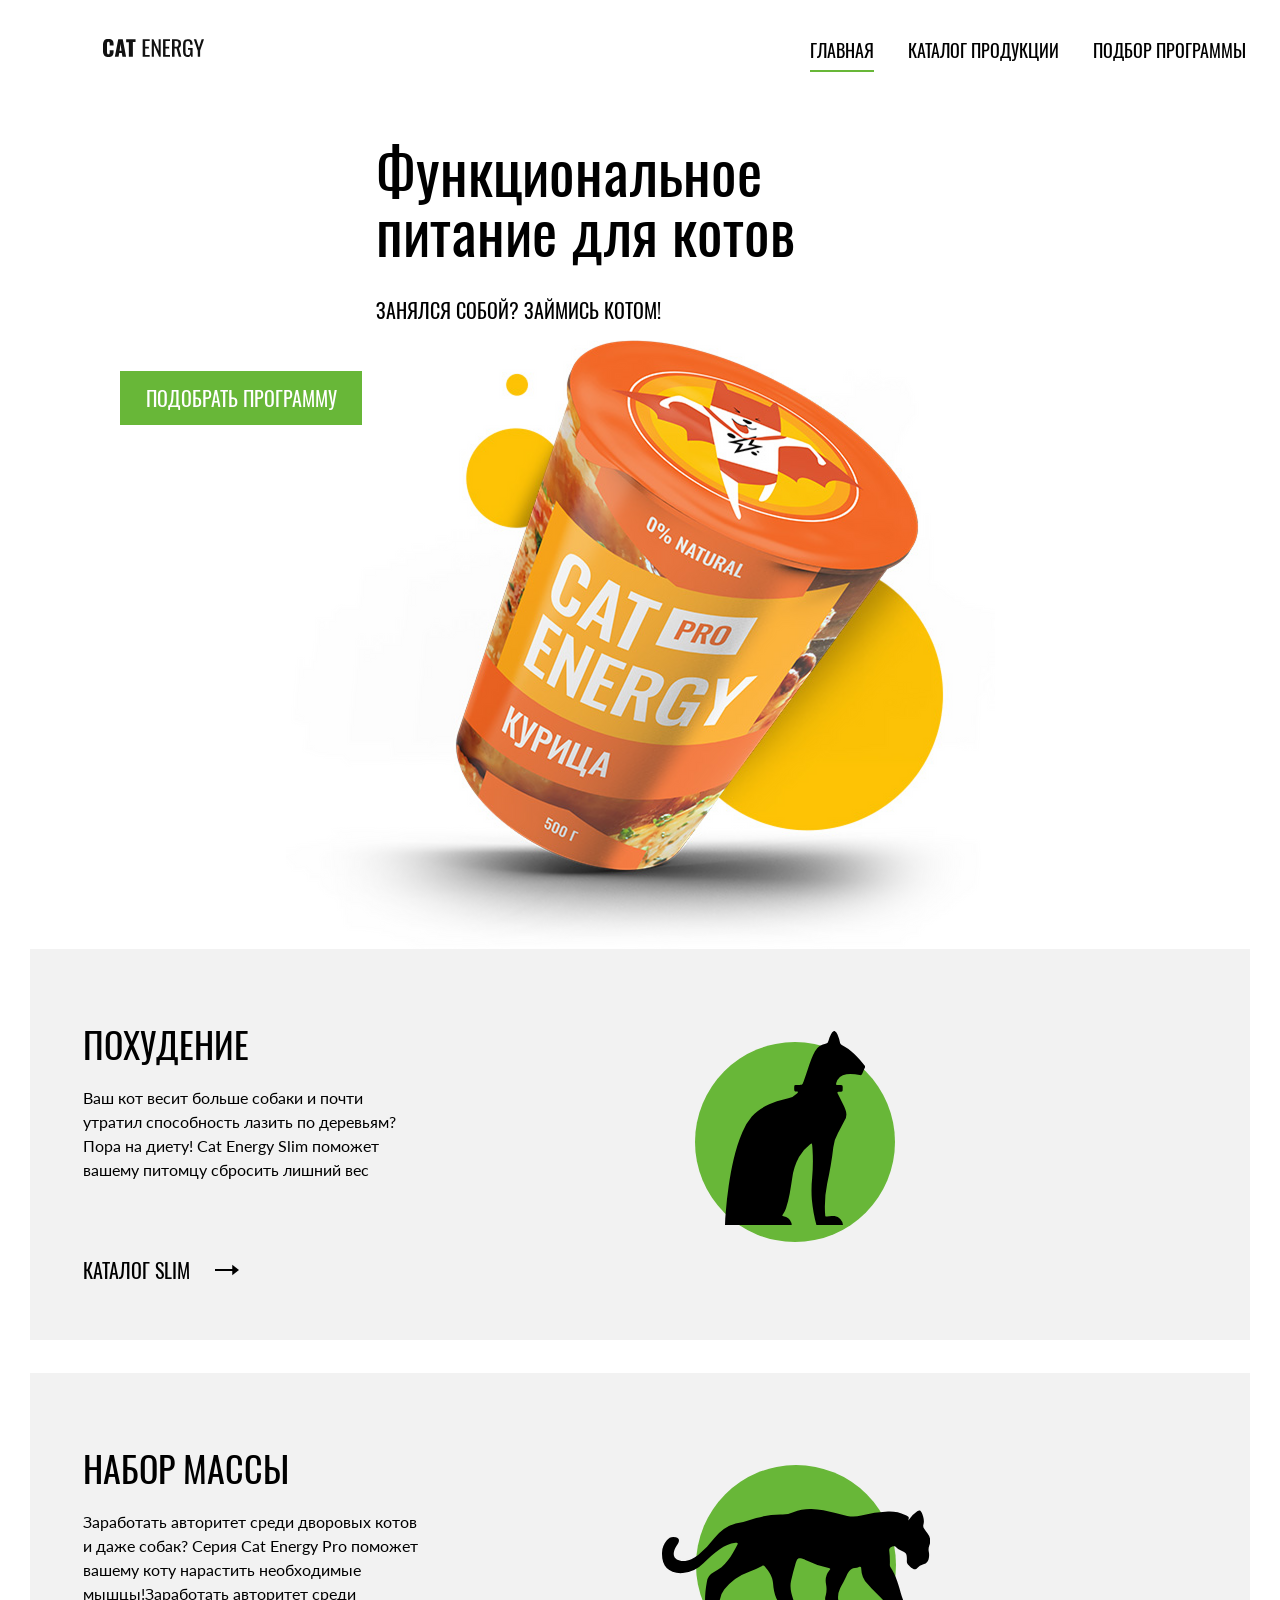
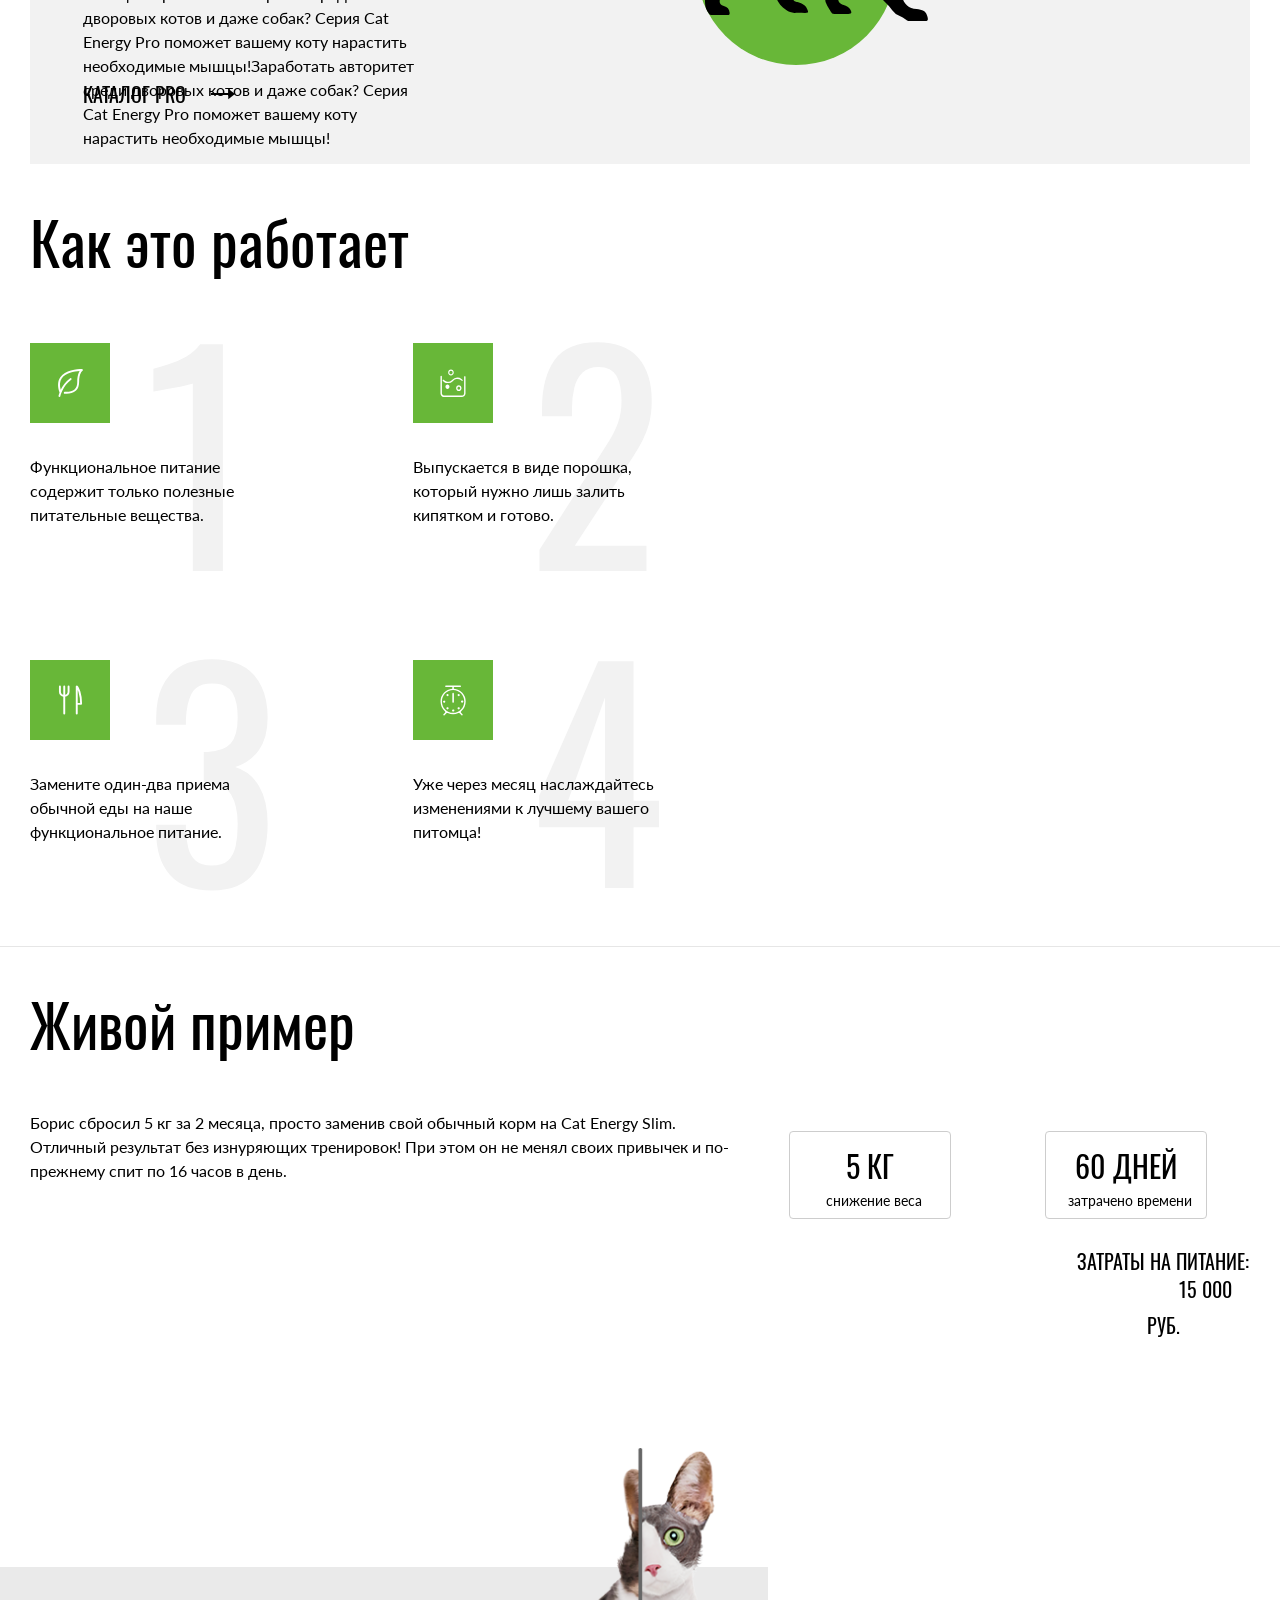
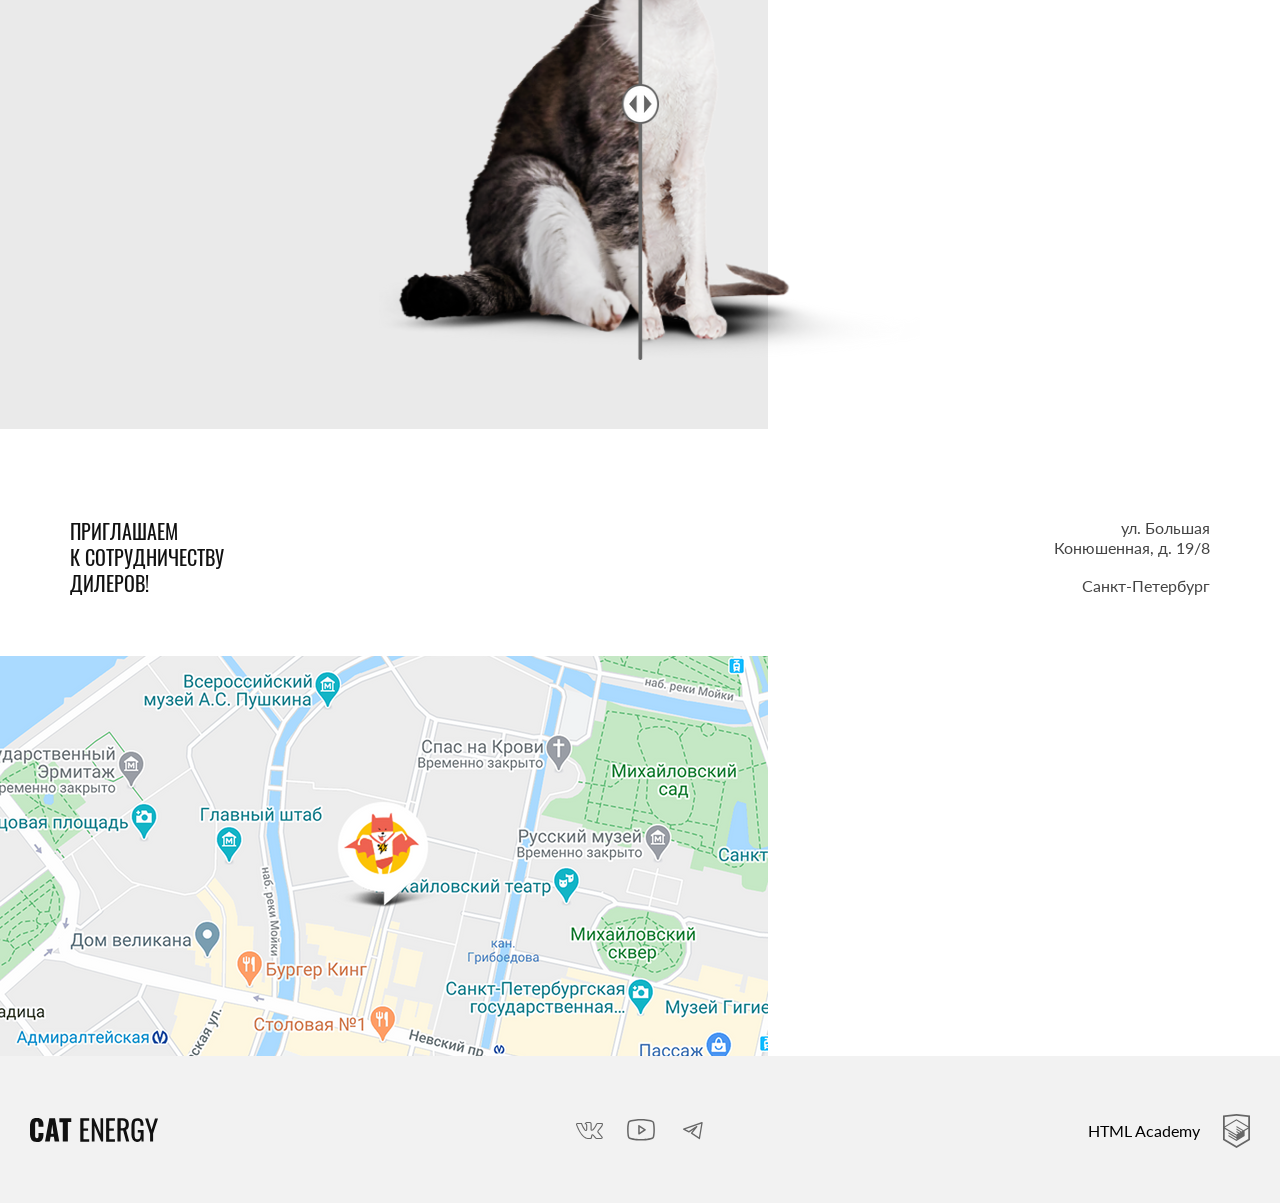
==== commit 6c714cc5: "Deploying to gh-pages from @ htmlacademy-adaptive/2409151-cat-energy-2@c5cf532dd16e02b4c44e5d839f2aa" ====
--- a/2/index.html
+++ b/2/index.html
@@ -1 +1 @@
-<!DOCTYPE html><!-- <html class="page" lang="ru"> --><html lang="ru"><head><meta charset="UTF-8"><title>CAT ENERGY</title><meta name="viewport" content="width=device-width,initial-scale=1"><link rel="stylesheet" href="styles/styles.css"><link rel="icon" href="favicon.ico"><link rel="icon" href="favicons/32.svg" type="image/svg+xml"><link rel="manifest" href="manifest.webmanifest"><script src="scripts/index.js" defer="defer"></script></head><body class="page"><header class="main-header"><a class="main-header__logo" href="#"><picture><source media="(min-width: 1440px)" srcset="images/logo-desktop.svg" width="70" height="59" type="image/svg+xml"><source media="(min-width: 768px)" srcset="images/logo-tablet.svg" width="60" height="50" type="image/svg+xml"><img class="main-header__logo-icon" src="images/logo-mobile.svg" width="33" height="38" alt="Логотип-иконка Cat Energy"></picture><picture><source media="(min-width: 1440px)" srcset="images/logo-text-desktop.svg" width="118" height="21" type="image/svg+xml"><img class="main-header__logo-text" src="images/logo-text.svg" width="101" height="18" alt="Логотип-текст Cat Energy"></picture></a><!-- <nav class="main-nav main-nav--opened"> --><nav class="main-nav main-nav--closed"><button class="main-nav__toggle" type="button"><span class="visually-hidden">Открыть меню</span></button><ul class="main-nav__list"><li class="main-nav__item"><a class="main-nav__link main-nav__link--active" href="#">Главная</a></li><li class="main-nav__item"><a class="main-nav__link" href="catalog.html">Каталог продукции</a></li><li class="main-nav__item"><a class="main-nav__link" href="#">Подбор программы</a></li></ul></nav></header><main class="main-container"><h1 class="visually-hidden">CAT ENERGY - функциональное питание для котов</h1><section class="promo"><div class="promo__wrapper"><h2 class="promo__title">Функциональное питание&nbsp;для&nbsp;котов</h2><h3 class="promo__subtitle">Занялся собой? Займись котом!</h3></div><picture><source width="552" height="499" type="image/png" media="(min-width: 1440px)" srcset="images/index-can@1x.png, images/index-can@2x.png 2x"><source width="709" height="609" type="image/png" media="(min-width: 768px)" srcset="images/index-can-tablet@1x.png, images/index-can-tablet@2x.png 2x"><img class="promo__image" src="images/index-can-mobile@1x.png" srcset="images/index-can-mobile@2x.png 2x" width="280" height="270" alt="Реклама корма для котов Cat Energy"></picture><!-- <button class="promo__button" type="button">Подобрать программу</button> --> <button class="button button--promo" type="button">Подобрать программу</button></section><div class="cat-diet-wrapper"><section class="cat-diet"><div class="cat-diet__slim"></div><h2 class="cat-diet__title">Похудение</h2><p class="cat-diet__description">Ваш кот весит больше собаки и почти утратил способность лазить по деревьям? Пора на диету! Cat Energy Slim поможет вашему питомцу сбросить лишний вес</p><a class="cat-diet__catalog" href="#">Каталог slim<div class="cat-diet__arrow-icon"></div></a></section><section class="cat-diet"><div class="cat-diet__pro"></div><h2 class="cat-diet__title">Набор массы</h2><p class="cat-diet__description">Заработать авторитет среди дворовых котов и даже собак? Серия Cat Energy Pro поможет вашему коту нарастить необходимые мышцы!</p><a class="cat-diet__catalog" href="#">Каталог pro<div class="cat-diet__arrow-icon"></div></a></section></div><section class="description"><h2 class="description__title">Как это работает</h2><div class="description__wrapper"><div class="description__box"><div class="description__box-leaf"></div><p class="description__box-text">Функциональное питание содержит только полезные питательные вещества.</p><h3 class="description__box-number">1</h3></div><div class="description__box"><div class="description__box-pot"></div><p class="description__box-text">Выпускается в виде порошка, который нужно лишь залить кипятком и готово.</p><h3 class="description__box-number">2</h3></div><div class="description__box"><div class="description__box-eat"></div><p class="description__box-text">Замените один-два приема обычной еды на наше функциональное питание.</p><h3 class="description__box-number">3</h3></div><div class="description__box"><div class="description__box-watch"></div><p class="description__box-text">Уже через месяц наслаждайтесь изменениями к лучшему вашего питомца!</p><h3 class="description__box-number">4</h3></div></div></section><section class="example"><h2 class="example__title">Живой пример</h2><div class="example__container"><div class="example__wrapper"><p class="example__text">Борис сбросил 5 кг за 2 месяца, просто заменив свой обычный корм на Cat Energy Slim. Отличный результат без изнуряющих тренировок! При этом он не менял своих привычек и по-прежнему спит по 16 часов в день.</p><div class="example__box"><p class="example__box-title">5 КГ</p><p class="example__box-subtitle">cнижение веса</p></div><div class="example__box"><p class="example__box-title">60 ДНЕЙ</p><p class="example__box-subtitle">затрачено времени</p></div><p class="example__result">Затраты на питание: <span>15 000 РУБ.</span></p></div><section class="cat-slider"><h2 class="visually-hidden">Слайдер с изображениями котов</h2><div class="cat-slider__item cat-slider__item--thick"><picture><source width="280" height="512" type="image/png" media="(min-width: 768px)" srcset="images/slide-before-tablet@1x.png, images/slide-before-tablet@2x.png 2x"><img class="cat-slider__image" src="images/slide-before@1x.png" srcset="images/slide-before@2x.png 2x" width="160" height="256" alt="Толстый кот"></picture></div><div class="cat-slider__item cat-slider__item--thin"><picture><source width="280" height="512" type="image/png" media="(min-width: 768px)" srcset="images/slide-after-tablet@1x.png, images/slide-after-tablet@2x.png 2x"><img class="cat-slider__image" src="images/slide-after@1x.png" srcset="images/slide-after@2x.png 2x" width="140" height="256" alt="Худой кот"></picture></div></section></div></section><section class="contacts"><h2 class="visually-hidden">Контакты</h2><p class="contacts__text contacts__text--big">Приглашаем<br>к сотрудничеству дилеров!</p><p class="contacts__text contacts__text--small">ул. Большая Конюшенная, д. 19/8 <span>Санкт-Петербург</span></p></section><section class="location"><h2 class="visually-hidden">Мы на карте</h2><picture><source width="1440" height="400" type="image/png" media="(min-width: 1440px)" srcset="images/map-desktop@1x.png, images/map-desktop@2x.png 2x"><source width="768" height="400" type="image/png" media="(min-width: 768px)" srcset="images/map-tablet@1x.png, images/map-tablet@2x.png 2x"><img class="location__map" src="images/map-mobile@1x.png" srcset="images/map-mobile@2x.png 2x" width="320" height="362" alt="Карта"></picture></section></main><footer class="main-footer"><!-- <div class="main-footer__wrapper"> --> <a class="main-footer__logo" href="#"><img class="main-footer__logo-text" src="images/footer-logo.svg" width="128" height="24" alt="Логотип Cat Energy"></a><div class="main-footer__social social"><ul class="social__list"><li class="social__item"><a class="social__link" href="https://vk.com/htmlacademy"><span class="visually-hidden">Мы в ВКонтакте</span> <svg class="social__link--vkontakte" viewBox="0 0 28 22" width="28" height="22" fill="none" xmlns="http://www.w3.org/2000/svg"><path d="M1 5.34c0-.86.52-1.32 1.55-1.38l3.97.02c.26 0 .44.13.53.38.4 1.26.86 2.34 1.37 3.25.5.92 1.17 1.97 1.99 3.16.07.15.18.23.34.23.13 0 .22-.06.3-.18l.07-.28.03-4.35c0-.3-.07-.5-.23-.6-.15-.1-.43-.18-.83-.23-.32-.05-.48-.23-.48-.55 0-.07 0-.12.02-.15.38-1.09 1.44-1.63 3.2-1.63l1.5-.03c.67 0 1.23.16 1.67.48.44.32.67.82.67 1.5v5.72c.12.08.24.12.34.12.27 0 .5-.15.7-.45 1.95-2.58 3-4.31 3.17-5.18a.3.3 0 0 1 .05-.13c.12-.25.33-.47.61-.65.29-.19.53-.31.75-.38a.55.55 0 0 1 .24-.05h4.13l.26.03c.36 0 .63.16.83.47.07.1.12.21.15.33a2.4 2.4 0 0 1 .06.55v.18a6.11 6.11 0 0 1-.94 2.2 23.4 23.4 0 0 1-1.93 2.53c-.79.9-1.27 1.5-1.47 1.78a.93.93 0 0 0-.24.56c0 .13.07.28.21.45l3.9 4.63c.2.26.31.56.31.88 0 .38-.16.7-.48.95-.32.25-.7.4-1.14.43l-.46.02h-4.04c-.02 0-.06 0-.11.02a.86.86 0 0 1-.1.01c-.4 0-.76-.16-1.1-.48-.12-.13-.96-1.12-2.5-2.97a1.39 1.39 0 0 0-.38-.32 38.47 38.47 0 0 0-.53 2.24l-.08.42a1.4 1.4 0 0 1-1.12 1.06l-.37.02h-2.61c-1.48 0-2.95-.63-4.41-1.9a19.3 19.3 0 0 1-3.96-4.95 47.51 47.51 0 0 1-3.28-7.05 1.92 1.92 0 0 1-.13-.73Zm16.01 6.51c-.37 0-.7-.1-1.01-.29a.9.9 0 0 1-.45-.79v-5.78c0-.34-.1-.58-.27-.72-.18-.14-.49-.21-.93-.21l-1.52.05c-.76 0-1.34.12-1.73.37.78.36 1.17.93 1.17 1.71v4.43a1.5 1.5 0 0 1-.53 1.04 1.6 1.6 0 0 1-1.07.42c-.53 0-.94-.24-1.22-.73a26.16 26.16 0 0 1-3.1-5.63l-.23-.66-3.55-.02c-.23 0-.36.01-.38.03-.03.03-.04.1-.04.22 0 .15.01.3.05.48l.56 1.4c1.49 3.64 3.11 6.51 4.86 8.6 1.75 2.1 3.47 3.15 5.16 3.15h2.66c.1 0 .19-.03.24-.09.05-.06.1-.17.13-.34l.06-.25.5-2.21c.15-.3.27-.5.38-.6.2-.2.42-.28.69-.28.43 0 .86.24 1.3.73l2.27 2.71c.14.22.3.33.45.33h4.4c.53 0 .8-.13.8-.38a.47.47 0 0 0-.08-.25l-3.87-4.55c-.3-.35-.45-.73-.45-1.13 0-.4.14-.8.43-1.16.23-.34.68-.9 1.34-1.67.67-.78 1.25-1.51 1.75-2.19.5-.68.82-1.3.98-1.85l.08-.33a.37.37 0 0 1-.02-.16.54.54 0 0 0-.03-.19h-4.18c-.27.1-.48.25-.64.45l-.16.48c-.45 1.16-1.6 2.94-3.5 5.36-.36.33-.8.5-1.3.5Z" fill="currentColor"/></svg></a></li><li class="social__item"><a class="social__link" href="https://www.youtube.com/user/htmlacademyru"><span class="visually-hidden">Мы в Ютуб</span> <svg class="social__link--youtube" viewBox="0 0 24 19" width="28" height="22" fill="none" xmlns="http://www.w3.org/2000/svg"><path d="m15.85 8.8-5.24-3.5a.65.65 0 0 0-1.01.55v6.98a.65.65 0 0 0 1.01.54l5.24-3.49a.65.65 0 0 0 0-1.09Zm-4.94 2.8v-4.53l3.4 2.27-3.4 2.27Zm12.48-8.56a2.4 2.4 0 0 0-1.45-1.63c-3.72-1.43-9.69-1.41-9.94-1.41s-6.22-.02-9.94 1.4a2.4 2.4 0 0 0-1.45 1.64 25.32 25.32 0 0 0-.61 6.3c0 3.26.33 5.22.61 6.3a2.4 2.4 0 0 0 1.45 1.63c3.72 1.43 9.69 1.4 9.94 1.4h.08c.75 0 6.31-.04 9.86-1.4a2.4 2.4 0 0 0 1.45-1.64c.28-1.07.61-3.03.61-6.3 0-3.25-.33-5.22-.61-6.29Zm-1.27 12.27a1.1 1.1 0 0 1-.65.74c-3.5 1.34-9.4 1.32-9.47 1.32-.07 0-5.98.02-9.47-1.32a1.09 1.09 0 0 1-.65-.74c-.27-1-.57-2.85-.57-5.97 0-3.12.3-4.97.57-5.97a1.1 1.1 0 0 1 .65-.74c3.5-1.34 9.4-1.32 9.47-1.32.07 0 5.98-.02 9.47 1.32a1.1 1.1 0 0 1 .65.74c.27 1 .57 2.85.57 5.97 0 3.12-.3 4.96-.57 5.97Z" fill="currentColor"/></svg></a></li><li class="social__item"><a class="social__link" href="https://t.me/htmlacademy"><span class="visually-hidden">Мы в Телеграм</span> <svg class="social__link--telegram" viewBox="0 0 28 22" width="28" height="22" fill="none" xmlns="http://www.w3.org/2000/svg"><path fill-rule="evenodd" clip-rule="evenodd" d="M23.46 3.15c.18.15.27.38.23.61l-2.63 15.76a.66.66 0 0 1-1.01.44l-7.88-5.25a.66.66 0 0 1-.15-.96l2.61-3.26-4.36 2.9a.66.66 0 0 1-.65.05l-5.26-2.63a.66.66 0 0 1 .08-1.2l18.38-6.57a.66.66 0 0 1 .64.11Zm-17.13 7.17 3.53 1.77 7.56-5.04a.66.66 0 0 1 .88.96l-4.8 6 6.43 4.3 2.28-13.66-15.88 5.67Z" fill="currentColor"/></svg></a></li></ul></div><div class="main-footer__copyright copyright"><p class="copyright__text">HTML Academy</p><a class="copyright__link" href="https://htmlacademy.ru/intensive/adaptive"><span class="visually-hidden">Иконка HTML Academy</span> <svg class="copyright__icon" viewBox="0 0 27 34" width="27" height="34" fill="none" xmlns="http://www.w3.org/2000/svg"><g clip-path="url(#a)"><path d="m13.64.02-.14-.02-13.5 1.4v24.61l13.5 7.99 13.5-7.99v-24.6l-13.36-1.4Zm11.6 25-11.74 6.94-11.73-6.94v-10.1l11.68 6.93.02 1.25-8.02-4.75v1.23l8.04 4.8.02 1.3-8.05-4.76v1.22l8.04 4.81 8.12-4.83v-5.21l3.62-2.15v10.26Zm0-11.57-3.23 1.88-1.48.88-7.06-4.19-.01 1.23 6.04 3.57-.06.03-.13.07-.86.5-4.98-2.95-.01 1.22 3.93 2.33-.93.61-.02.01-2.97-1.74-.01 1.23 1.94 1.13-1.98 1.19-11.62-6.87 11.63-6.96 11.8 6.83Zm0-1.22-11.8-6.92-11.67 6.91v-9.23l11.73-1.23 11.73 1.23v9.24Z" fill="currentColor"/></g><defs><clippath id="a"><path fill="#currentColor" d="M0 0h27v34h-27z"/></clippath></defs></svg></a></div><!-- </div> --></footer><script src="scripts/script.js"></script></body></html>+<!DOCTYPE html><!-- <html class="page" lang="ru"> --><html lang="ru"><head><meta charset="UTF-8"><title>CAT ENERGY</title><meta name="viewport" content="width=device-width,initial-scale=1"><link rel="stylesheet" href="styles/styles.css"><link rel="icon" href="favicon.ico"><link rel="icon" href="favicons/32.svg" type="image/svg+xml"><link rel="manifest" href="manifest.webmanifest"><script src="scripts/index.js" defer="defer"></script></head><body class="page"><header class="main-header"><a class="main-header__logo" href="#"><picture><source media="(min-width: 1440px)" srcset="images/logo-desktop.svg" width="70" height="59" type="image/svg+xml"><source media="(min-width: 768px)" srcset="images/logo-tablet.svg" width="60" height="50" type="image/svg+xml"><img class="main-header__logo-icon" src="images/logo-mobile.svg" width="33" height="38" alt="Логотип-иконка Cat Energy"></picture><picture><source media="(min-width: 1440px)" srcset="images/logo-text-desktop.svg" width="118" height="21" type="image/svg+xml"><img class="main-header__logo-text" src="images/logo-text.svg" width="101" height="18" alt="Логотип-текст Cat Energy"></picture></a><!-- <nav class="main-nav main-nav--opened"> --><nav class="main-nav main-nav--closed"><button class="main-nav__toggle" type="button"><span class="visually-hidden">Открыть меню</span></button><ul class="main-nav__list"><li class="main-nav__item"><a class="main-nav__link main-nav__link--active" href="#">Главная</a></li><li class="main-nav__item"><a class="main-nav__link" href="catalog.html">Каталог продукции</a></li><li class="main-nav__item"><a class="main-nav__link" href="#">Подбор программы</a></li></ul></nav></header><main class="main-container"><h1 class="visually-hidden">CAT ENERGY - функциональное питание для котов</h1><section class="promo"><div class="promo__wrapper"><h2 class="promo__title">Функциональное питание&nbsp;для&nbsp;котов</h2><h3 class="promo__subtitle">Занялся собой? Займись котом!</h3></div><picture><source width="552" height="499" type="image/png" media="(min-width: 1440px)" srcset="images/index-can@1x.png, images/index-can@2x.png 2x"><source width="709" height="609" type="image/png" media="(min-width: 768px)" srcset="images/index-can-tablet@1x.png, images/index-can-tablet@2x.png 2x"><img class="promo__image" src="images/index-can-mobile@1x.png" srcset="images/index-can-mobile@2x.png 2x" width="280" height="270" alt="Реклама корма для котов Cat Energy"></picture><!-- <button class="promo__button" type="button">Подобрать программу</button> --> <button class="button button--promo" type="button">Подобрать программу</button></section><div class="cat-diet-wrapper"><section class="cat-diet"><div class="cat-diet__slim"></div><h2 class="cat-diet__title">Похудение</h2><p class="cat-diet__description">Ваш кот весит больше собаки и почти утратил способность лазить по деревьям? Пора на диету! Cat Energy Slim поможет вашему питомцу сбросить лишний вес</p><a class="cat-diet__catalog" href="#">Каталог slim<div class="cat-diet__arrow-icon"></div></a></section><section class="cat-diet"><div class="cat-diet__pro"></div><h2 class="cat-diet__title">Набор массы</h2><p class="cat-diet__description">Заработать авторитет среди дворовых котов и даже собак? Серия Cat Energy Pro поможет вашему коту нарастить необходимые мышцы!Заработать авторитет среди дворовых котов и даже собак? Серия Cat Energy Pro поможет вашему коту нарастить необходимые мышцы!Заработать авторитет среди дворовых котов и даже собак? Серия Cat Energy Pro поможет вашему коту нарастить необходимые мышцы!</p><a class="cat-diet__catalog" href="#">Каталог pro<div class="cat-diet__arrow-icon"></div></a></section></div><section class="description"><h2 class="description__title">Как это работает</h2><div class="description__wrapper"><div class="description__box"><div class="description__box-leaf"></div><p class="description__box-text">Функциональное питание содержит только полезные питательные вещества.</p><h3 class="description__box-number">1</h3></div><div class="description__box"><div class="description__box-pot"></div><p class="description__box-text">Выпускается в виде порошка, который нужно лишь залить кипятком и готово.</p><h3 class="description__box-number">2</h3></div><div class="description__box"><div class="description__box-eat"></div><p class="description__box-text">Замените один-два приема обычной еды на наше функциональное питание.</p><h3 class="description__box-number">3</h3></div><div class="description__box"><div class="description__box-watch"></div><p class="description__box-text">Уже через месяц наслаждайтесь изменениями к лучшему вашего питомца!</p><h3 class="description__box-number">4</h3></div></div></section><section class="example"><h2 class="example__title">Живой пример</h2><div class="example__container"><div class="example__wrapper"><p class="example__text">Борис сбросил 5 кг за 2 месяца, просто заменив свой обычный корм на Cat Energy Slim. Отличный результат без изнуряющих тренировок! При этом он не менял своих привычек и по-прежнему спит по 16 часов в день.</p><div class="example__box"><p class="example__box-title">5 КГ</p><p class="example__box-subtitle">cнижение веса</p></div><div class="example__box"><p class="example__box-title">60 ДНЕЙ</p><p class="example__box-subtitle">затрачено времени</p></div><p class="example__result">Затраты на питание: <span>15 000 РУБ.</span></p></div><section class="cat-slider"><h2 class="visually-hidden">Слайдер с изображениями котов</h2><div class="cat-slider__item cat-slider__item--thick"><picture><source width="280" height="512" type="image/png" media="(min-width: 768px)" srcset="images/slide-before-tablet@1x.png, images/slide-before-tablet@2x.png 2x"><img class="cat-slider__image" src="images/slide-before@1x.png" srcset="images/slide-before@2x.png 2x" width="160" height="256" alt="Толстый кот"></picture></div><div class="cat-slider__item cat-slider__item--thin"><picture><source width="280" height="512" type="image/png" media="(min-width: 768px)" srcset="images/slide-after-tablet@1x.png, images/slide-after-tablet@2x.png 2x"><img class="cat-slider__image" src="images/slide-after@1x.png" srcset="images/slide-after@2x.png 2x" width="140" height="256" alt="Худой кот"></picture></div></section></div></section><section class="contacts"><h2 class="visually-hidden">Контакты</h2><p class="contacts__text contacts__text--big">Приглашаем<br>к сотрудничеству дилеров!</p><p class="contacts__text contacts__text--small">ул. Большая Конюшенная, д. 19/8 <span>Санкт-Петербург</span></p></section><section class="location"><h2 class="visually-hidden">Мы на карте</h2><picture><source width="1440" height="400" type="image/png" media="(min-width: 1440px)" srcset="images/map-desktop@1x.png, images/map-desktop@2x.png 2x"><source width="768" height="400" type="image/png" media="(min-width: 768px)" srcset="images/map-tablet@1x.png, images/map-tablet@2x.png 2x"><img class="location__map" src="images/map-mobile@1x.png" srcset="images/map-mobile@2x.png 2x" width="320" height="362" alt="Карта"></picture></section></main><footer class="main-footer"><!-- <div class="main-footer__wrapper"> --> <a class="main-footer__logo" href="#"><img class="main-footer__logo-text" src="images/footer-logo.svg" width="128" height="24" alt="Логотип Cat Energy"></a><div class="main-footer__social social"><ul class="social__list"><li class="social__item"><a class="social__link" href="https://vk.com/htmlacademy"><span class="visually-hidden">Мы в ВКонтакте</span> <svg class="social__link--vkontakte" viewBox="0 0 28 22" width="28" height="22" fill="none" xmlns="http://www.w3.org/2000/svg"><path d="M1 5.34c0-.86.52-1.32 1.55-1.38l3.97.02c.26 0 .44.13.53.38.4 1.26.86 2.34 1.37 3.25.5.92 1.17 1.97 1.99 3.16.07.15.18.23.34.23.13 0 .22-.06.3-.18l.07-.28.03-4.35c0-.3-.07-.5-.23-.6-.15-.1-.43-.18-.83-.23-.32-.05-.48-.23-.48-.55 0-.07 0-.12.02-.15.38-1.09 1.44-1.63 3.2-1.63l1.5-.03c.67 0 1.23.16 1.67.48.44.32.67.82.67 1.5v5.72c.12.08.24.12.34.12.27 0 .5-.15.7-.45 1.95-2.58 3-4.31 3.17-5.18a.3.3 0 0 1 .05-.13c.12-.25.33-.47.61-.65.29-.19.53-.31.75-.38a.55.55 0 0 1 .24-.05h4.13l.26.03c.36 0 .63.16.83.47.07.1.12.21.15.33a2.4 2.4 0 0 1 .06.55v.18a6.11 6.11 0 0 1-.94 2.2 23.4 23.4 0 0 1-1.93 2.53c-.79.9-1.27 1.5-1.47 1.78a.93.93 0 0 0-.24.56c0 .13.07.28.21.45l3.9 4.63c.2.26.31.56.31.88 0 .38-.16.7-.48.95-.32.25-.7.4-1.14.43l-.46.02h-4.04c-.02 0-.06 0-.11.02a.86.86 0 0 1-.1.01c-.4 0-.76-.16-1.1-.48-.12-.13-.96-1.12-2.5-2.97a1.39 1.39 0 0 0-.38-.32 38.47 38.47 0 0 0-.53 2.24l-.08.42a1.4 1.4 0 0 1-1.12 1.06l-.37.02h-2.61c-1.48 0-2.95-.63-4.41-1.9a19.3 19.3 0 0 1-3.96-4.95 47.51 47.51 0 0 1-3.28-7.05 1.92 1.92 0 0 1-.13-.73Zm16.01 6.51c-.37 0-.7-.1-1.01-.29a.9.9 0 0 1-.45-.79v-5.78c0-.34-.1-.58-.27-.72-.18-.14-.49-.21-.93-.21l-1.52.05c-.76 0-1.34.12-1.73.37.78.36 1.17.93 1.17 1.71v4.43a1.5 1.5 0 0 1-.53 1.04 1.6 1.6 0 0 1-1.07.42c-.53 0-.94-.24-1.22-.73a26.16 26.16 0 0 1-3.1-5.63l-.23-.66-3.55-.02c-.23 0-.36.01-.38.03-.03.03-.04.1-.04.22 0 .15.01.3.05.48l.56 1.4c1.49 3.64 3.11 6.51 4.86 8.6 1.75 2.1 3.47 3.15 5.16 3.15h2.66c.1 0 .19-.03.24-.09.05-.06.1-.17.13-.34l.06-.25.5-2.21c.15-.3.27-.5.38-.6.2-.2.42-.28.69-.28.43 0 .86.24 1.3.73l2.27 2.71c.14.22.3.33.45.33h4.4c.53 0 .8-.13.8-.38a.47.47 0 0 0-.08-.25l-3.87-4.55c-.3-.35-.45-.73-.45-1.13 0-.4.14-.8.43-1.16.23-.34.68-.9 1.34-1.67.67-.78 1.25-1.51 1.75-2.19.5-.68.82-1.3.98-1.85l.08-.33a.37.37 0 0 1-.02-.16.54.54 0 0 0-.03-.19h-4.18c-.27.1-.48.25-.64.45l-.16.48c-.45 1.16-1.6 2.94-3.5 5.36-.36.33-.8.5-1.3.5Z" fill="currentColor"/></svg></a></li><li class="social__item"><a class="social__link" href="https://www.youtube.com/user/htmlacademyru"><span class="visually-hidden">Мы в Ютуб</span> <svg class="social__link--youtube" viewBox="0 0 24 19" width="28" height="22" fill="none" xmlns="http://www.w3.org/2000/svg"><path d="m15.85 8.8-5.24-3.5a.65.65 0 0 0-1.01.55v6.98a.65.65 0 0 0 1.01.54l5.24-3.49a.65.65 0 0 0 0-1.09Zm-4.94 2.8v-4.53l3.4 2.27-3.4 2.27Zm12.48-8.56a2.4 2.4 0 0 0-1.45-1.63c-3.72-1.43-9.69-1.41-9.94-1.41s-6.22-.02-9.94 1.4a2.4 2.4 0 0 0-1.45 1.64 25.32 25.32 0 0 0-.61 6.3c0 3.26.33 5.22.61 6.3a2.4 2.4 0 0 0 1.45 1.63c3.72 1.43 9.69 1.4 9.94 1.4h.08c.75 0 6.31-.04 9.86-1.4a2.4 2.4 0 0 0 1.45-1.64c.28-1.07.61-3.03.61-6.3 0-3.25-.33-5.22-.61-6.29Zm-1.27 12.27a1.1 1.1 0 0 1-.65.74c-3.5 1.34-9.4 1.32-9.47 1.32-.07 0-5.98.02-9.47-1.32a1.09 1.09 0 0 1-.65-.74c-.27-1-.57-2.85-.57-5.97 0-3.12.3-4.97.57-5.97a1.1 1.1 0 0 1 .65-.74c3.5-1.34 9.4-1.32 9.47-1.32.07 0 5.98-.02 9.47 1.32a1.1 1.1 0 0 1 .65.74c.27 1 .57 2.85.57 5.97 0 3.12-.3 4.96-.57 5.97Z" fill="currentColor"/></svg></a></li><li class="social__item"><a class="social__link" href="https://t.me/htmlacademy"><span class="visually-hidden">Мы в Телеграм</span> <svg class="social__link--telegram" viewBox="0 0 28 22" width="28" height="22" fill="none" xmlns="http://www.w3.org/2000/svg"><path fill-rule="evenodd" clip-rule="evenodd" d="M23.46 3.15c.18.15.27.38.23.61l-2.63 15.76a.66.66 0 0 1-1.01.44l-7.88-5.25a.66.66 0 0 1-.15-.96l2.61-3.26-4.36 2.9a.66.66 0 0 1-.65.05l-5.26-2.63a.66.66 0 0 1 .08-1.2l18.38-6.57a.66.66 0 0 1 .64.11Zm-17.13 7.17 3.53 1.77 7.56-5.04a.66.66 0 0 1 .88.96l-4.8 6 6.43 4.3 2.28-13.66-15.88 5.67Z" fill="currentColor"/></svg></a></li></ul></div><div class="main-footer__copyright copyright"><p class="copyright__text">HTML Academy</p><a class="copyright__link" href="https://htmlacademy.ru/intensive/adaptive"><span class="visually-hidden">Иконка HTML Academy</span> <svg class="copyright__icon" viewBox="0 0 27 34" width="27" height="34" fill="none" xmlns="http://www.w3.org/2000/svg"><g clip-path="url(#a)"><path d="m13.64.02-.14-.02-13.5 1.4v24.61l13.5 7.99 13.5-7.99v-24.6l-13.36-1.4Zm11.6 25-11.74 6.94-11.73-6.94v-10.1l11.68 6.93.02 1.25-8.02-4.75v1.23l8.04 4.8.02 1.3-8.05-4.76v1.22l8.04 4.81 8.12-4.83v-5.21l3.62-2.15v10.26Zm0-11.57-3.23 1.88-1.48.88-7.06-4.19-.01 1.23 6.04 3.57-.06.03-.13.07-.86.5-4.98-2.95-.01 1.22 3.93 2.33-.93.61-.02.01-2.97-1.74-.01 1.23 1.94 1.13-1.98 1.19-11.62-6.87 11.63-6.96 11.8 6.83Zm0-1.22-11.8-6.92-11.67 6.91v-9.23l11.73-1.23 11.73 1.23v9.24Z" fill="currentColor"/></g><defs><clippath id="a"><path fill="#currentColor" d="M0 0h27v34h-27z"/></clippath></defs></svg></a></div><!-- </div> --></footer><script src="scripts/script.js"></script></body></html>
--- a/2/styles/styles.css
+++ b/2/styles/styles.css
@@ -1 +1 @@
-@font-face{font-family:Lato-Regular;font-weight:400;font-style:normal;font-display:swap;src:url(../fonts/lato/Lato-Regular.woff2)format("woff2")}@font-face{font-family:oswaldregular;font-weight:400;font-style:normal;font-display:swap;src:url(../fonts/oswald/oswaldregular.woff2)format("woff2")}.page{color:#000;font-family:Lato-Regular,sans-serif;font-size:14px;font-weight:400;line-height:18px}.visually-hidden{white-space:nowrap;-webkit-clip-path:inset(100%);clip-path:inset(100%);clip:rect(0 0 0 0);border:0;width:1px;height:1px;margin:-1px;padding:0;position:absolute;overflow:hidden}.button{cursor:pointer;border:none;width:280px;height:40px}button:hover{background-color:#5eaa2f}button:active{color:#ffffff4d}.button--primary{text-transform:uppercase;color:#fff;background-color:#68b738;padding:0;font-family:oswaldregular,sans-serif;font-size:16px;font-weight:400;line-height:20px}@media screen and (width>=768px){.button--primary{width:250px}}@media screen and (width>=1440px){.button--primary{width:170px}}.button--secondary{text-transform:uppercase;color:#444;background-color:#f2f2f2;font-family:oswaldregular,sans-serif;font-size:16px;font-weight:400;line-height:20px}@media screen and (width>=768px){.button--secondary{width:250px;padding:0}}@media screen and (width>=1440px){.button--secondary{width:170px}}.button--secondary:hover{background-color:#ebebeb}.button--subscribe{text-transform:uppercase;color:#fff;background-color:#68b738;height:56px;padding:0;font-family:oswaldregular,sans-serif;font-size:20px;font-weight:400;line-height:26px}@media screen and (width>=768px){.button--subscribe{width:256px}}.button--subproduct{text-transform:uppercase;color:#fff;background-color:#68b738;grid-area:3/1/4/3;padding:0;font-family:oswaldregular,sans-serif;font-size:16px;font-weight:400;line-height:20px}@media screen and (width>=768px){.button--subproduct{width:632px}}@media screen and (width>=1440px){.button--subproduct{grid-area:1/4/2/5;align-self:center;width:244px}}.button--promo{text-transform:uppercase;color:#fff;background-color:#68b738;padding-top:13px;padding-bottom:10px;font-family:oswaldregular,sans-serif;font-size:16px;font-weight:400;line-height:20px}@media screen and (width>=768px){.button--promo{width:242px;height:54px;padding:0;font-size:20px;line-height:26px;position:absolute;top:231px;left:120px}}@media screen and (width>=1440px){.button--promo{width:244px;height:54px;padding:0;position:absolute;top:456px;left:190px}}.card-subproduct{grid-template-rows:min-content min-content min-content;grid-template-columns:1fr 1fr;padding-bottom:19px;display:grid}@media screen and (width>=768px){.card-subproduct{border:1px solid #cdcdcd;grid-template-rows:min-content;grid-template-columns:407px 132px 93px;padding:25px 38px 27px}}@media screen and (width>=1440px){.card-subproduct{border-left:none;border-right:none;grid-template-rows:min-content;grid-template-columns:325px 243px 82px 244px;padding:0}}.card-subproduct__name{text-transform:uppercase;color:#444;margin:0;padding:13px 0;font-family:oswaldregular,sans-serif;font-size:16px;font-weight:400;line-height:16px}@media screen and (width>=768px){.card-subproduct__name{padding:0 0 25px;font-size:20px;line-height:20px}}@media screen and (width>=1440px){.card-subproduct__name{padding:25px 0}}.card-subproduct__quantity{color:#444;grid-area:2/1/3/2;margin:0;padding-bottom:15px;font-family:Lato-Regular,sans-serif;font-size:14px;font-weight:400;line-height:14px}@media screen and (width>=768px){.card-subproduct__quantity{grid-area:1/2/2/3;justify-self:end;padding:3px 0 0;font-size:16px;line-height:20px}}@media screen and (width>=1440px){.card-subproduct__quantity{justify-self:start;padding:25px 0}}.card-subproduct__price{color:#444;grid-area:2/2/3/3;justify-self:end;margin:0;padding-bottom:15px;font-family:Lato-Regular,sans-serif;font-size:14px;font-weight:400;line-height:14px}@media screen and (width>=768px){.card-subproduct__price{grid-area:1/3/2/4;padding:3px 4px 0 0;font-size:16px;line-height:20px}}@media screen and (width>=1440px){.card-subproduct__price{justify-self:start;padding:25px 0}}.cards{padding:0 20px}@media screen and (width>=768px){.cards{padding:0 30px}}@media screen and (width>=1440px){.cards{padding:0 110px}}.cards__list{margin:0;padding:0;list-style-type:none}@media screen and (width>=768px){.cards__list{grid-template-columns:repeat(2,324px);gap:33px 60px;display:grid}}@media screen and (width>=1440px){.cards__list{grid-template-columns:repeat(4,245px);gap:40px 80px}}.cards__item{z-index:0;border-bottom:1px solid #d9d9d9;padding:20px 0 24px;position:relative}@media screen and (width>=768px){.cards__item{border:none;flex-direction:column;align-items:center;padding:54px 0 24px;display:flex}}@media screen and (width>=1440px){.cards__item{padding-bottom:23px}}@media screen and (width>=768px){.cards__item:before{content:"";z-index:-1;background-color:#eaeaea;min-width:324px;min-height:429px;position:absolute;top:123px}}@media screen and (width>=1440px){.cards__item:before{min-width:245px}}.cards__item--show-products{padding-top:26px}@media screen and (width>=768px){.cards__item--show-products{background-color:#fff;padding-top:140px;position:relative}.cards__item--show-products:before{content:"";background-color:#fff;border:2px solid #eaeaea;min-width:320px;min-height:426px;position:absolute;top:125px}}@media screen and (width>=1440px){.cards__item--show-products:before{min-width:242px;top:122px}}.cards__content{margin-bottom:17px;display:flex}@media screen and (width>=768px){.cards__content{flex-direction:column;align-items:center;display:flex}}@media screen and (width>=1440px){.cards__content{margin-bottom:34px}}.cards__info-box{grid-template-rows:min-content 15px min-content min-content min-content;grid-template-columns:73px 67px;display:grid}@media screen and (width>=768px){.cards__info-box{grid-template-rows:min-content min-content min-content min-content min-content;grid-template-columns:125px 125px;row-gap:10px;margin:20px 0 16px}}@media screen and (width>=1440px){.cards__info-box{grid-template-rows:min-content 3px min-content min-content min-content;grid-template-columns:85px 85px;margin:11px 0 4px}}.cards__image-container{justify-content:center;align-items:center;width:140px;height:107px;display:flex}@media screen and (width>=768px){.cards__image-container{width:200px;height:210px}}.cards__info-title{text-transform:uppercase;margin:0;font-family:oswaldregular,sans-serif;font-size:16px;font-weight:400;line-height:20px}@media screen and (width>=768px){.cards__info-title{text-align:center;grid-column:1/3;justify-self:center;width:135px;font-size:20px;line-height:24px}}.cards__info-text{margin:0;font-family:Lato-Regular,sans-serif;font-size:12px;font-weight:400;line-height:16px}@media screen and (width>=768px){.cards__info-text{border-bottom:1px solid #cdcdcd;padding-bottom:2px;font-size:16px;line-height:20px}}@media screen and (width>=1440px){.cards__info-text{padding-bottom:2px}}.cards__title{border-bottom:1px solid #d9d9d9;margin:0;padding:27px 0 41px;font-family:oswaldregular,sans-serif;font-size:36px;font-weight:400;line-height:36px}@media screen and (width>=768px){.cards__title{padding-top:0;font-size:60px;line-height:60px}}@media screen and (width>=1440px){.cards__title{padding-top:1px}}.cards__more{flex-direction:column;display:flex}@media screen and (width>=768px){.cards__more{width:170px;margin-top:33px}}.cards__more-plus{background-image:url(../icons/stack.svg#plus);width:30px;height:30px;margin:0 auto}@media screen and (width>=768px){.cards__more-plus{background-image:url "../../icons/plus-tablet.svg";width:60px;height:60px}}.cards__more-title{text-transform:uppercase;color:#111;text-align:center;margin:0;padding:23px 0 8px;font-family:oswaldregular,sans-serif;font-size:16px;font-weight:400;line-height:20px}@media screen and (width>=768px){.cards__more-title{padding:52px 0 23px;font-size:20px;line-height:24px}}@media screen and (width>=1440px){.cards__more-title{padding-top:40px}}.cards__more-subtitle{color:#444;text-align:center;margin:0;padding-bottom:21px;font-family:Lato-Regular,sans-serif;font-size:12px;font-weight:400;line-height:16px}@media screen and (width>=768px){.cards__more-subtitle{padding-bottom:82px;font-size:16px;line-height:18px}}@media screen and (width>=1440px){.cards__more-subtitle{padding-bottom:91px}}.item1{grid-area:3/1/4/2}.item2{grid-area:3/2/4/3;margin-left:auto}.item3{grid-area:4/1/5/2}.item4{grid-area:4/2/5/3;justify-self:end}.item5{grid-area:5/1/6/2}.item6{grid-area:5/2/6/3;justify-self:end}@media screen and (width>=1440px){.cat-diet-wrapper{flex-wrap:nowrap;padding:91px 110px 72px;display:flex}}.cat-diet{background-color:#f2f2f2;flex-wrap:wrap;margin:20px;padding:21px;display:flex}@media screen and (width>=768px){.cat-diet{grid-template:"item-1 item-2"36px"item-3 item-2"96px"item-4 item-2"60px/1fr 1fr;gap:24px 19px;margin:0 30px 33px;padding:77px 29px 53px 53px;display:grid}}@media screen and (width>=1440px){.cat-diet{margin:0 80px 0 0;padding:41px 61px 63px 52px;display:flex}}.cat-diet__title{text-transform:uppercase;color:#000;align-self:center;margin:0;padding-left:19px;font-family:oswaldregular,sans-serif;font-size:24px;font-weight:400;line-height:37px}@media screen and (width>=768px){.cat-diet__title{grid-area:item-1;padding:0;font-size:36px;line-height:36px}}@media screen and (width>=1440px){.cat-diet__title{margin-left:43px;padding:0}}.cat-diet__description{border-bottom:1px solid #d9d9d9;width:239px;margin:23px 0 0;padding-bottom:21px;font-family:Lato-Regular,sans-serif;font-size:14px;font-weight:400;line-height:18px}@media screen and (width>=768px){.cat-diet__description{border:none;grid-area:item-3;width:340px;height:96px;margin:0;font-size:16px;line-height:24px}}@media screen and (width>=1440px){.cat-diet__description{width:457px;height:72px;margin-top:15px;padding-bottom:0}}.cat-diet__catalog{text-transform:uppercase;color:#000;align-items:center;margin-top:19px;font-family:oswaldregular,sans-serif;font-size:16px;font-weight:400;line-height:16px;text-decoration:none;display:flex}@media screen and (width>=768px){.cat-diet__catalog{grid-area:item-4;padding-top:7px;font-size:20px;line-height:20px}}@media screen and (width>=1440px){.cat-diet__catalog{margin:0;padding-top:8px}}.cat-diet__slim{background-image:url(../icons/stack.svg#cat-slim);width:50px;height:53px}@media screen and (width>=768px){.cat-diet__slim{background-image:url(../icons/stack.svg#cat-slim-tablet);grid-area:item-2;width:200px;height:211px;margin:5px 0 0 33px}}@media screen and (width>=1440px){.cat-diet__slim{background-image:url(../icons/stack.svg#cat-slim-desktop);width:100px;height:106px;margin:0}}.cat-diet__pro{background-image:url(../icons/stack.svg#cat-pro);width:67px;height:50px;margin-top:4px;margin-left:-8px}@media screen and (width>=768px){.cat-diet__pro{background-image:url(../icons/stack.svg#cat-pro-tablet);grid-area:item-2;width:268px;height:200px;margin:15px 0 0}}@media screen and (width>=1440px){.cat-diet__pro{background-image:url(../icons/stack.svg#cat-pro-desktop);width:134px;height:100px;margin-top:7px;margin-left:-19px}}.cat-diet__arrow-icon{background-image:url(../icons/stack.svg#arrow-icon);width:24px;height:12px;margin-left:15px}@media screen and (width>=768px){.cat-diet__arrow-icon{margin-left:25px}}.cat-slider{padding:20px 0 0;display:flex}@media screen and (width>=768px){.cat-slider{justify-content:center;padding:105px 0 0}}@media screen and (width>=1440px){.cat-slider{margin-right:110px;padding:0;transform:translateY(-60px)}}.cat-slider__item--thick{z-index:1}@media screen and (width>=768px){.cat-slider__item--thick{transform:translate(19px)}}@media screen and (width>=1440px){.cat-slider__item--thick{top:-136px;left:790px}}.cat-slider__item--thin{transform:translate(-20px)}@media screen and (width>=768px){.cat-slider__item--thin{transform:translate(0)}}@media screen and (width>=1440px){.cat-slider__item--thin{top:-136px;left:1053px}}.cat-slider__image{display:block}.contacts{justify-content:space-between;padding:26px 20px;display:flex}@media screen and (width>=768px){.contacts{padding:62px 70px 42px}}@media screen and (width>=1440px){.contacts{box-sizing:border-box;z-index:1;background-color:#fff;width:565px;height:199px;padding:60px 72px 60px 80px;position:absolute;top:2356px;left:110px}}.contacts--catalog{background-color:#eaeaea}@media screen and (width>=1440px){.contacts--catalog{background-color:#fff;top:2416px}}.contacts__text{max-width:140px;margin:0}@media screen and (width>=768px){.contacts__text{max-width:163px}}.contacts__text--big{text-transform:uppercase;color:#111;font-family:oswaldregular,sans-serif;font-size:16px;font-weight:400;line-height:20px}@media screen and (width>=768px){.contacts__text--big{font-size:20px;line-height:26px}}.contacts__text--small{color:#444;font-family:Lato-Regular,sans-serif;font-size:14px;font-weight:400;line-height:20px}@media screen and (width>=768px){.contacts__text--small{text-align:end;font-size:16px}}@media screen and (width>=1440px){.contacts__text--small{text-align:start;font-size:16px}}@media screen and (width>=768px){.contacts__text--small span{font-family:Lato-Regular,sans-serif;font-size:16px;line-height:56px}}.copyright__text{align-self:center;margin:0;padding-bottom:5px;font-family:Lato-Regular,sans-serif;font-size:16px;line-height:20px}@media screen and (width>=768px){.copyright__text{margin-left:auto;margin-right:23px;padding-bottom:6px}}@media screen and (width>=1440px){.copyright__text{padding-bottom:8px}}.copyright__icon{color:#666;margin-top:-3px}.copyright__icon:hover{color:#68b738}.copyright__icon:active{opacity:.3}.description{padding:0 20px}@media screen and (width>=768px){.description{border-bottom:1px solid #e6e6e6;padding:14px 30px 6px}}@media screen and (width>=1440px){.description{border-bottom:none;margin:0;padding:0 110px}}.description__title{color:#000;margin:0;padding-bottom:41px;font-family:oswaldregular,sans-serif;font-size:36px;font-weight:400;line-height:40px}@media screen and (width>=768px){.description__title{margin:0;padding:0;font-size:60px;line-height:60px}}.description__wrapper{flex-flow:column wrap;display:flex}@media screen and (width>=768px){.description__wrapper{grid-template-rows:280px 280px;grid-template-columns:230px 230px;gap:37px 153px;padding-top:72px;display:grid}}@media screen and (width>=1440px){.description__wrapper{flex-flow:row;justify-content:space-between;gap:0;width:1204px;display:flex}}.description__box{justify-content:space-between;width:280px;height:60px;padding-bottom:20px;display:flex;position:relative}@media screen and (width>=768px){.description__box{flex-direction:column;justify-content:start;width:230px;height:280px;padding:0}}.description__box-leaf{background-color:#68b738;background-image:url(../icons/stack.svg#icon_leaf);background-position:50%;background-repeat:no-repeat;background-size:30px 32px;width:60px;height:60px}@media screen and (width>=768px){.description__box-leaf{width:80px;height:80px}}.description__box-pot{background-color:#68b738;background-image:url(../icons/stack.svg#icon_pot);background-position:50%;background-repeat:no-repeat;background-size:26px 29px;width:60px;height:60px}@media screen and (width>=768px){.description__box-pot{width:80px;height:80px}}.description__box-eat{background-color:#68b738;background-image:url(../icons/stack.svg#icon_eat);background-position:50%;background-repeat:no-repeat;background-size:25px 30px;width:60px;height:60px}@media screen and (width>=768px){.description__box-eat{width:80px;height:80px}}.description__box-watch{background-color:#68b738;background-image:url(../icons/stack.svg#icon_watch);background-position:50%;background-repeat:no-repeat;background-size:26px 31px;width:60px;height:60px}@media screen and (width>=768px){.description__box-watch{width:80px;height:80px}}.description__box-text{z-index:1;width:200px;margin:2px 0 0;font-family:Lato-Regular,sans-serif;font-size:14px;font-weight:400;line-height:18px}@media screen and (width>=768px){.description__box-text{width:245px;height:72px;padding-top:30px;font-size:16px;line-height:24px}}.description__box-number{display:none}@media screen and (width>=768px){.description__box-number{color:#f2f2f2;margin:0;font-family:oswaldregular,sans-serif;font-size:280px;font-weight:400;line-height:280px;display:block;position:absolute;top:-38px;left:50%}}.example{background-color:#eaeaea;margin-top:29px;padding:25px 20px 40px}@media screen and (width>=768px){.example{z-index:0;background-color:#fff;margin:0;padding:46px 0 96px;position:relative}}@media screen and (width>=1440px){.example{margin:0;padding:28px 0 25px}}@media screen and (width>=768px){.example:after{content:"";z-index:-1;background-color:#eaeaea;min-width:768px;min-height:462px;position:absolute;top:620px}}@media screen and (width>=1440px){.example:after{content:"";z-index:-1;background-color:#eaeaea;min-width:1440px;min-height:463px;position:absolute;top:164px}}.example__title{color:#000;margin-top:0;margin-bottom:40px;font-family:oswaldregular,sans-serif;font-size:36px;font-weight:400;line-height:40px}@media screen and (width>=768px){.example__title{margin-bottom:58px;margin-left:30px;font-size:60px;line-height:60px}}@media screen and (width>=1440px){.example__title{width:325px;margin:0 0 0 110px}.example__container{justify-content:space-between;display:flex}}.example__wrapper{flex-wrap:wrap;justify-content:space-between;display:flex}@media screen and (width>=768px){.example__wrapper{padding:0 30px}}@media screen and (width>=1440px){.example__wrapper{z-index:1;justify-content:start;width:432px;padding:0 110px}}.example__text{color:#000;width:280px;height:108px;margin:0;font-family:Lato-Regular,sans-serif;font-size:14px;font-weight:400;line-height:18px}@media screen and (width>=768px){.example__text{width:708px;font-size:16px;line-height:24px}}@media screen and (width>=1440px){.example__text{width:496px;height:96px;margin-top:146px}}.example__box{text-align:center;border:1px solid #cdcdcd;border-radius:4px;width:122px;margin-top:20px;padding:15px 0;position:relative}@media screen and (width>=768px){.example__box{width:160px;margin-right:43px;padding-bottom:18px}}@media screen and (width>=1440px){.example__box{height:61px;margin-top:28px;margin-right:40px;padding:10px 0 0}}.example__box-title{color:#000;margin:0;font-family:oswaldregular,sans-serif;font-size:24px;font-weight:400;line-height:24px}@media (width>=768px){.example__box-title{font-size:30px;line-height:37px}}@media (width>=1440px){.example__box-title{margin-top:5px}}.example__box-subtitle{color:#000;background-color:#e6e6e6;width:79px;margin:8px auto 0;font-family:Lato-Regular,sans-serif;font-size:12px;font-weight:400;line-height:12px;position:absolute;top:37px;left:21px}@media screen and (width>=768px){.example__box-subtitle{background-color:#fff;width:126px;margin-top:11px;font-size:14px;line-height:14px;top:51px}}@media screen and (width>=1440px){.example__box-subtitle{background-color:#eaeaea}}.example__result{text-transform:uppercase;color:#000;text-align:center;margin:35px auto 0;font-family:oswaldregular,sans-serif;font-size:14px;font-weight:400;line-height:20px}@media screen and (width>=768px){.example__result{width:174px;margin-top:32px;margin-left:auto;margin-right:0;font-size:20px;line-height:20px}}@media screen and (width>=1440px){.example__result{text-align:left;min-width:327px;margin:0;padding-top:12px}}@media screen and (width>=768px){.example__result span{margin-left:84px;font-family:oswaldregular,sans-serif;font-size:20px;line-height:36px}}@media screen and (width>=1440px){.example__result span{margin:0 0 0 61px}}.gift{box-sizing:border-box;z-index:0;flex-direction:column;justify-content:space-between;width:280px;height:290px;margin-top:33px;padding:59px 0 43px;display:flex;position:relative}@media screen and (width>=768px){.gift{flex-direction:row;width:707px;height:200px;margin-top:71px;padding:60px 125px 60px 77px}}@media screen and (width>=1440px){.gift{flex-direction:column;width:245px;height:288px;margin-top:0;padding:56px 42px 43px}}.gift:before{content:"";box-sizing:border-box;z-index:-1;background-image:url(../images/cat-backpack-mobile@1x.png);background-repeat:no-repeat;background-size:contain;width:280px;height:290px;position:absolute;inset:0}@media screen and (width>=768px){.gift:before{background-image:url(../images/cat-backpack-tablet@1x.png);width:707px;height:200px}}@media screen and (width>=1440px){.gift:before{background-image:url(../images/cat-backpack-desktop@1x.png);width:245px;height:288px}}.gift:after{content:"";opacity:.85;z-index:-1;background-color:#68b738;width:280px;height:290px;display:block;position:absolute;inset:0}@media screen and (width>=768px){.gift:after{width:707px;height:200px}}@media screen and (width>=1440px){.gift:after{width:245px;height:288px}}.gift__text{color:#fff;text-align:center;width:161px;margin:0 auto;font-family:Lato-Regular,sans-serif;font-size:16px;font-weight:400;line-height:20px}@media screen and (width>=768px){.gift__text{text-align:start;align-self:center;margin:0}}@media screen and (width>=1440px){.gift__text{text-align:center}}.gift__icon{align-self:center}@media screen and (width>=768px){.gift__icon{width:80px;height:83px}}.location__map{z-index:-1;display:block;position:relative}.main-footer{background-color:#f2f2f2;flex-direction:column;align-items:center;padding:40px 20px;display:flex}@media screen and (width>=768px){.main-footer{flex-direction:row;justify-content:space-between;padding:43px 30px}}@media screen and (width>=1440px){.main-footer{padding:55px 110px 66px}}.main-footer__logo{text-align:center;border-bottom:1px solid #d9d9d9;width:280px;padding-bottom:15px}@media screen and (width>=768px){.main-footer__logo{text-align:start;border:none;width:128px;padding:5px 0 0}}.main-footer__logo:hover{opacity:.8}.main-footer__logo:active{opacity:.6}.main-footer__copyright{border-top:1px solid #d9d9d9;justify-content:space-between;width:280px;height:34px;padding-top:22px;display:flex}@media screen and (width>=768px){.main-footer__copyright{border:none;width:168px;margin:0;padding-top:8px}}@media screen and (width>=1440px){.main-footer__copyright{padding-top:4px}}.main-header{padding:15px 0 0}@media screen and (width>=768px){.main-header{flex-direction:row;justify-content:space-between;padding:25px 34px 54px 30px;display:flex}}@media screen and (width>=1440px){.main-header{z-index:2;padding:61px 110px 23px;position:relative}}.main-header--catalog{border-bottom:1px solid #d9d9d9}@media screen and (width>=1440px){.main-header--catalog{padding:61px 110px 66px}}.main-header__logo{justify-content:space-between;align-items:center;width:190px;height:38px;padding:0 20px 12px;display:flex}@media screen and (width>=768px){.main-header__logo{justify-content:start;height:50px;padding:0}}.main-header__logo:hover{opacity:.8}.main-header__logo:active{opacity:.6}@media screen and (width>=768px){.main-header__logo-text{margin-left:13px}}.main-nav{position:relative}.main-nav__toggle{content:"";background-color:#fff;background-image:url(../icons/stack.svg#menu_open);background-repeat:no-repeat;border:none;width:24px;height:24px}@media screen and (width>=768px){.main-nav__toggle{display:none}}.main-nav--closed .main-nav__toggle{display:block;position:absolute;top:-43px;right:22px}@media screen and (width>=768px){.main-nav--closed .main-nav__toggle{display:none}}.main-nav--closed .main-nav__list{display:none}@media screen and (width>=768px){.main-nav--closed .main-nav__list{justify-content:space-between;align-items:center;display:flex}}.main-nav--opened .main-nav__toggle{background-image:url(../icons/stack.svg#menu_close);width:18px;height:18px;display:block;position:absolute;top:-43px;right:22px}@media screen and (width>=768px){.main-nav--opened .main-nav__toggle{display:none}}.main-nav--opened .main-nav__list{z-index:1;background-color:#fff;min-width:320px;display:block;position:absolute;top:0}@media screen and (width>=768px){.main-nav--opened .main-nav__list{justify-content:space-between;align-items:center;display:flex}}.main-nav__list{margin:0;padding:0;list-style-type:none}@media screen and (width>=768px){.main-nav__list{justify-content:space-between;width:436px;display:flex}}@media screen and (width>=1440px){.main-nav__list{width:479px}}.main-nav__item{color:#000;text-align:center;border-top:1px solid #e6e6e6;padding:22px 0 24px;font-family:oswaldregular,sans-serif;font-size:20px;font-weight:400;line-height:20px}@media screen and (width>=768px){.main-nav__item{border:none;padding-top:13px;font-size:18px;line-height:24px}}@media screen and (width>=1440px){.main-nav__item{padding-top:15px;font-size:20px;font-weight:400;line-height:20px}}.main-nav__link{text-transform:uppercase;color:#000;text-decoration:none;position:relative}@media screen and (width>=768px){.main-nav__link{padding-bottom:9px}}@media screen and (width>=1440px){.main-nav__link{color:#fff}}.main-nav__link:hover{opacity:.6}.main-nav__link:active{opacity:.3}.main-nav__link--active:before{content:"";width:100%;height:2px;position:absolute;bottom:0;left:0}@media screen and (width>=768px){.main-nav__link--active:before{background-color:#68b738}}@media screen and (width>=1440px){.main-nav__link--active:before{background-color:#fff}.main-nav__link--catalog{color:#000}}.main-nav__link--catalog-active:before{content:"";width:100%;height:2px;position:absolute;bottom:0;left:0}@media screen and (width>=768px){.main-nav__link--catalog-active:before{background-color:#68b738}}.page{min-width:320px;max-width:1440px;margin:0 auto}@media screen and (width>=1440px){.page{position:relative}}.promo{z-index:0;background-color:#fff;flex-direction:column;align-items:center;display:flex;position:relative}@media screen and (width>=1440px){.promo{flex-direction:row;position:static}}.promo:before{content:"";box-sizing:border-box;z-index:-1;background-image:url(../images/index-background-mobile@1x.png);background-repeat:no-repeat;background-size:contain;width:320px;height:302px;position:absolute;inset:0}@media screen and (width>=768px){.promo:before{background-image:none}}@media screen and (width>=1440px){.promo:before{z-index:1;background-image:url(../images/index-background-desktop@1x.png);background-size:cover;width:720px;height:694px;position:absolute;top:0;left:50%}}.promo:after{content:"";opacity:.85;z-index:-1;background-color:#68b738;min-width:320px;height:302px;display:block;position:absolute;inset:0}@media screen and (width>=768px){.promo:after{opacity:0}}@media screen and (width>=1440px){.promo:after{opacity:.85;z-index:1;background-color:#68b738;background-size:cover;width:720px;height:694px;position:absolute;top:0;left:50%}}@media screen and (width>=768px){.promo__wrapper{padding:0 234px 0 120px}}@media screen and (width>=1440px){.promo__wrapper{padding:84px 0 260px 190px}}.promo__title{color:#fff;text-align:center;margin-top:27px;margin-bottom:25px;font-family:oswaldregular,sans-serif;font-size:36px;font-weight:400;line-height:36px}@media (width>=768px){.promo__title{color:#000;text-align:left;width:414px;margin:0;font-size:60px;line-height:60px}}.promo__subtitle{text-transform:uppercase;color:#fff;text-align:center;margin:0 0 29px -2px;font-family:oswaldregular,sans-serif;font-size:14px;font-weight:400;line-height:14px}@media (width>=768px){.promo__subtitle{color:#000;text-align:start;margin:40px 0 20px;font-size:20px;line-height:20px}}.promo__button{text-transform:uppercase;color:#fff;background-color:#68b738;border:none;width:280px;padding-top:13px;padding-bottom:10px;font-family:oswaldregular,sans-serif;font-size:16px;font-weight:400;line-height:20px}@media screen and (width>=768px){.promo__button{width:242px;height:54px;padding:0;font-size:20px;line-height:26px;position:absolute;top:231px;left:120px}}@media screen and (width>=1440px){.promo__button{width:244px;height:54px;padding:0;position:absolute;top:456px;left:190px}}.promo__image{display:block}@media screen and (width>=1440px){.promo__image{z-index:2;display:block;position:absolute;top:143px;left:557px}}@media (width>=768px){.site-list{justify-content:space-between;display:flex}}.site-list__item{color:#000;font-family:oswaldregular,sans-serif;font-size:18px;font-weight:400;line-height:24px}.site-list__link{text-transform:uppercase;color:#000;text-decoration:none;display:inline-flex}.social__list{justify-content:space-between;width:132px;margin:0;padding:20px 0 15px;list-style-type:none;display:flex}@media screen and (width>=768px){.social__list{margin-left:42px}}.social__link--vkontakte{color:#666}.social__link--vkontakte:hover{color:#68b738}.social__link--vkontakte:active{opacity:.3}.social__link--youtube{color:#666}.social__link--youtube:hover{color:#68b738}.social__link--youtube:active{opacity:.3}.social__link--telegram{color:#666}.social__link--telegram:hover{color:#68b738}.social__link--telegram:active{opacity:.3}.subproducts{padding:0 20px}@media screen and (width>=768px){.subproducts{padding:0 30px}}@media screen and (width>=1440px){.subproducts{padding:0 110px}}.subproducts__title{margin:0;padding:25px 0 35px;font-family:oswaldregular,sans-serif;font-size:24px;font-weight:400;line-height:24px;position:relative}@media screen and (width>=768px){.subproducts__title{padding:89px 0 80px 40px;font-size:32px;line-height:32px}}@media screen and (width>=1440px){.subproducts__title{padding:86px 0 80px;font-size:40px;line-height:40px}}@media screen and (width>=768px){.subproducts__title:before{content:"";background-color:#68b738;width:30px;height:2px;position:absolute;top:104px;left:-30px}}@media screen and (width>=768px) and (width>=1440px){.subproducts__title:before{width:70px;top:105px;left:-110px}}.subproducts__title:after{content:"";background-color:#68b738;width:35px;height:2px;position:absolute;top:35px;right:-20px}@media screen and (width>=768px){.subproducts__title:after{width:355px;top:104px;right:-30px}}@media screen and (width>=1440px){.subproducts__title:after{width:915px;top:105px;right:-110px}.subproducts__wrapper{justify-content:space-between;display:flex}}.subproducts__card-wrapper{border-top:1px solid #cdcdcd;border-bottom:1px solid #cdcdcd}@media screen and (width>=768px){.subproducts__card-wrapper{border-bottom:none}}@media screen and (width>=1440px){.subproducts__card-wrapper{padding:0}}.subscribe{padding:40px 20px}@media screen and (width>=768px){.subscribe{padding:80px 68px}}@media screen and (width>=1440px){.subscribe{padding:96px 110px 104px}}.subscribe__title{color:#000;margin:0;font-family:oswaldregular,sans-serif;font-size:24px;font-weight:400;line-height:24px;position:relative}@media screen and (width>=768px){.subscribe__title{font-size:32px;line-height:32px}}@media screen and (width>=1440px){.subscribe__title{font-size:40px;line-height:40px}}@media screen and (width>=768px){.subscribe__title:before{content:"";background-color:#68b738;width:30px;height:2px;position:absolute;top:15px;left:-68px}}@media screen and (width>=1440px){.subscribe__title:before{width:70px;top:19px;left:-110px}}.subscribe__title:after{content:"";background-color:#68b738;width:107px;height:2px;position:absolute;top:11px;right:-20px}@media screen and (width>=768px){.subscribe__title:after{width:455px;top:15px;right:-68px}}@media screen and (width>=1440px){.subscribe__title:after{width:1036px;top:19px;right:-110px}}.subscribe__subtitle{color:#000;text-align:center;margin:32px 0 24px;font-family:oswaldregular,sans-serif;font-size:16px;font-weight:400;line-height:24px}@media screen and (width>=768px){.subscribe__subtitle{margin:67px 0 24px;font-size:24px;line-height:32px}}@media screen and (width>=1440px){.subscribe__subtitle{margin:74px 0 24px;font-size:24px;line-height:32px}}.subscribe__form{flex-direction:column;justify-content:space-between;display:flex}@media screen and (width>=768px){.subscribe__form{flex-direction:row}}@media screen and (width>=1440px){.subscribe__form{justify-content:center}}.subscribe__label-email input{color:#444;text-transform:uppercase;box-sizing:border-box;border-width:1px;border-color:#cdcdcd;width:280px;height:56px;margin-bottom:16px;padding:13px;font-family:oswaldregular,sans-serif;font-size:20px;font-weight:400;line-height:20px}@media screen and (width>=768px){.subscribe__label-email input{width:376px;margin:0;font-size:20px;line-height:20px}}@media screen and (width>=1440px){.subscribe__label-email input{width:496px;margin:0;font-size:20px;line-height:20px}}.tablet__list{list-style-type:none}.tablet__box{grid-template:"item-1."min-content"item-1."min-content". ."min-content"item-2 item-2"min-content"item-2 item-2"min-content"item-2 item-2"min-content/70px 70px;display:grid}.tablet__text{grid-area:item-2;margin:0;font-family:Lato-Regular,sans-serif;font-size:12px;font-weight:400;line-height:16px}+@font-face{font-family:Lato-Regular;font-weight:400;font-style:normal;font-display:swap;src:url(../fonts/lato/Lato-Regular.woff2)format("woff2")}@font-face{font-family:oswaldregular;font-weight:400;font-style:normal;font-display:swap;src:url(../fonts/oswald/oswaldregular.woff2)format("woff2")}.page{color:#000;font-family:Lato-Regular,sans-serif;font-size:14px;font-weight:400;line-height:18px}.visually-hidden{white-space:nowrap;-webkit-clip-path:inset(100%);clip-path:inset(100%);clip:rect(0 0 0 0);border:0;width:1px;height:1px;margin:-1px;padding:0;position:absolute;overflow:hidden}.button{cursor:pointer;border:none;width:280px;height:40px}button:hover{background-color:#5eaa2f}button:active{color:#ffffff4d}.button--primary{text-transform:uppercase;color:#fff;background-color:#68b738;padding:0;font-family:oswaldregular,sans-serif;font-size:16px;font-weight:400;line-height:20px}@media screen and (width>=768px){.button--primary{width:250px}}@media screen and (width>=1440px){.button--primary{width:170px}}.button--secondary{text-transform:uppercase;color:#444;background-color:#f2f2f2;font-family:oswaldregular,sans-serif;font-size:16px;font-weight:400;line-height:20px}@media screen and (width>=768px){.button--secondary{width:250px;padding:0}}@media screen and (width>=1440px){.button--secondary{width:170px}}.button--secondary:hover{background-color:#ebebeb}.button--subscribe{text-transform:uppercase;color:#fff;background-color:#68b738;height:56px;padding:0;font-family:oswaldregular,sans-serif;font-size:20px;font-weight:400;line-height:26px}@media screen and (width>=768px){.button--subscribe{width:256px}}.button--subproduct{text-transform:uppercase;color:#fff;background-color:#68b738;grid-area:3/1/4/3;padding:0;font-family:oswaldregular,sans-serif;font-size:16px;font-weight:400;line-height:20px}@media screen and (width>=768px){.button--subproduct{width:632px}}@media screen and (width>=1440px){.button--subproduct{grid-area:1/4/2/5;align-self:center;width:244px}}.button--promo{text-transform:uppercase;color:#fff;background-color:#68b738;padding-top:13px;padding-bottom:10px;font-family:oswaldregular,sans-serif;font-size:16px;font-weight:400;line-height:20px}@media screen and (width>=768px){.button--promo{width:242px;height:54px;padding:0;font-size:20px;line-height:26px;position:absolute;top:231px;left:120px}}@media screen and (width>=1440px){.button--promo{width:244px;height:54px;padding:0;position:absolute;top:456px;left:190px}}.card-subproduct{grid-template-rows:min-content min-content min-content;grid-template-columns:1fr 1fr;padding-bottom:19px;display:grid}@media screen and (width>=768px){.card-subproduct{border:1px solid #cdcdcd;grid-template-rows:min-content;grid-template-columns:407px 132px 93px;padding:25px 38px 27px}}@media screen and (width>=1440px){.card-subproduct{border-left:none;border-right:none;grid-template-rows:min-content;grid-template-columns:325px 243px 82px 244px;padding:0}}.card-subproduct__name{text-transform:uppercase;color:#444;margin:0;padding:13px 0;font-family:oswaldregular,sans-serif;font-size:16px;font-weight:400;line-height:16px}@media screen and (width>=768px){.card-subproduct__name{padding:0 0 25px;font-size:20px;line-height:20px}}@media screen and (width>=1440px){.card-subproduct__name{padding:25px 0}}.card-subproduct__quantity{color:#444;grid-area:2/1/3/2;margin:0;padding-bottom:15px;font-family:Lato-Regular,sans-serif;font-size:14px;font-weight:400;line-height:14px}@media screen and (width>=768px){.card-subproduct__quantity{grid-area:1/2/2/3;justify-self:end;padding:3px 0 0;font-size:16px;line-height:20px}}@media screen and (width>=1440px){.card-subproduct__quantity{justify-self:start;padding:25px 0}}.card-subproduct__price{color:#444;grid-area:2/2/3/3;justify-self:end;margin:0;padding-bottom:15px;font-family:Lato-Regular,sans-serif;font-size:14px;font-weight:400;line-height:14px}@media screen and (width>=768px){.card-subproduct__price{grid-area:1/3/2/4;padding:3px 4px 0 0;font-size:16px;line-height:20px}}@media screen and (width>=1440px){.card-subproduct__price{justify-self:start;padding:25px 0}}.cards{padding:0 20px}@media screen and (width>=768px){.cards{padding:0 30px}}@media screen and (width>=1440px){.cards{padding:0 110px}}.cards__list{margin:0;padding:0;list-style-type:none}@media screen and (width>=768px){.cards__list{grid-template-columns:repeat(2,324px);gap:33px 60px;display:grid}}@media screen and (width>=1440px){.cards__list{grid-template-columns:repeat(4,245px);gap:40px 80px}}.cards__item{z-index:0;border-bottom:1px solid #d9d9d9;padding:20px 0 24px;position:relative}@media screen and (width>=768px){.cards__item{border:none;flex-direction:column;align-items:center;padding:54px 0 24px;display:flex}}@media screen and (width>=1440px){.cards__item{padding-bottom:23px}}@media screen and (width>=768px){.cards__item:before{content:"";z-index:-1;background-color:#eaeaea;min-width:324px;min-height:429px;position:absolute;top:123px}}@media screen and (width>=1440px){.cards__item:before{min-width:245px}}.cards__item--show-products{padding-top:26px}@media screen and (width>=768px){.cards__item--show-products{background-color:#fff;padding-top:140px;position:relative}.cards__item--show-products:before{content:"";background-color:#fff;border:2px solid #eaeaea;min-width:320px;min-height:426px;position:absolute;top:125px}}@media screen and (width>=1440px){.cards__item--show-products:before{min-width:242px;top:122px}}.cards__content{margin-bottom:17px;display:flex}@media screen and (width>=768px){.cards__content{flex-direction:column;align-items:center;display:flex}}@media screen and (width>=1440px){.cards__content{margin-bottom:34px}}.cards__info-box{grid-template-rows:min-content 15px min-content min-content min-content;grid-template-columns:73px 67px;display:grid}@media screen and (width>=768px){.cards__info-box{grid-template-rows:min-content min-content min-content min-content min-content;grid-template-columns:125px 125px;row-gap:10px;margin:20px 0 16px}}@media screen and (width>=1440px){.cards__info-box{grid-template-rows:min-content 3px min-content min-content min-content;grid-template-columns:85px 85px;margin:11px 0 4px}}.cards__image-container{justify-content:center;align-items:center;width:140px;height:107px;display:flex}@media screen and (width>=768px){.cards__image-container{width:200px;height:210px}}.cards__info-title{text-transform:uppercase;margin:0;font-family:oswaldregular,sans-serif;font-size:16px;font-weight:400;line-height:20px}@media screen and (width>=768px){.cards__info-title{text-align:center;grid-column:1/3;justify-self:center;width:135px;font-size:20px;line-height:24px}}.cards__info-text{margin:0;font-family:Lato-Regular,sans-serif;font-size:12px;font-weight:400;line-height:16px}@media screen and (width>=768px){.cards__info-text{border-bottom:1px solid #cdcdcd;padding-bottom:2px;font-size:16px;line-height:20px}}@media screen and (width>=1440px){.cards__info-text{padding-bottom:2px}}.cards__title{border-bottom:1px solid #d9d9d9;margin:0;padding:27px 0 41px;font-family:oswaldregular,sans-serif;font-size:36px;font-weight:400;line-height:36px}@media screen and (width>=768px){.cards__title{padding-top:0;font-size:60px;line-height:60px}}@media screen and (width>=1440px){.cards__title{padding-top:1px}}.cards__more{flex-direction:column;display:flex}@media screen and (width>=768px){.cards__more{width:170px;margin-top:33px}}.cards__more-plus{background-image:url(../icons/stack.svg#plus);width:30px;height:30px;margin:0 auto}@media screen and (width>=768px){.cards__more-plus{background-image:url "../../icons/plus-tablet.svg";width:60px;height:60px}}.cards__more-title{text-transform:uppercase;color:#111;text-align:center;margin:0;padding:23px 0 8px;font-family:oswaldregular,sans-serif;font-size:16px;font-weight:400;line-height:20px}@media screen and (width>=768px){.cards__more-title{padding:52px 0 23px;font-size:20px;line-height:24px}}@media screen and (width>=1440px){.cards__more-title{padding-top:40px}}.cards__more-subtitle{color:#444;text-align:center;margin:0;padding-bottom:21px;font-family:Lato-Regular,sans-serif;font-size:12px;font-weight:400;line-height:16px}@media screen and (width>=768px){.cards__more-subtitle{padding-bottom:82px;font-size:16px;line-height:18px}}@media screen and (width>=1440px){.cards__more-subtitle{padding-bottom:91px}}.item1{grid-area:3/1/4/2}.item2{grid-area:3/2/4/3;margin-left:auto}.item3{grid-area:4/1/5/2}.item4{grid-area:4/2/5/3;justify-self:end}.item5{grid-area:5/1/6/2}.item6{grid-area:5/2/6/3;justify-self:end}@media screen and (width>=1440px){.cat-diet-wrapper{flex-wrap:nowrap;padding:91px 110px 72px;display:flex}}.cat-diet{background-color:#f2f2f2;flex-wrap:wrap;margin:20px;padding:21px;display:flex}@media screen and (width>=768px){.cat-diet{grid-template:"item-1 item-2"minmax(36px,max-content)"item-3 item-2"minmax(96px,max-content)"item-4 item-2"minmax(60px,max-content)/1fr 1fr;gap:24px 19px;margin:0 30px 33px;padding:77px 29px 53px 53px;display:grid}}@media screen and (width>=1440px){.cat-diet{margin:0 80px 0 0;padding:41px 61px 63px 52px;display:flex}}.cat-diet__title{text-transform:uppercase;color:#000;align-self:center;margin:0;padding-left:19px;font-family:oswaldregular,sans-serif;font-size:24px;font-weight:400;line-height:37px}@media screen and (width>=768px){.cat-diet__title{grid-area:item-1;padding:0;font-size:36px;line-height:36px}}@media screen and (width>=1440px){.cat-diet__title{margin-left:43px;padding:0}}.cat-diet__description{border-bottom:1px solid #d9d9d9;width:239px;margin:23px 0 0;padding-bottom:21px;font-family:Lato-Regular,sans-serif;font-size:14px;font-weight:400;line-height:18px}@media screen and (width>=768px){.cat-diet__description{border:none;grid-area:item-3;width:340px;height:96px;margin:0;font-size:16px;line-height:24px}}@media screen and (width>=1440px){.cat-diet__description{width:457px;height:72px;margin-top:15px;padding-bottom:0}}.cat-diet__catalog{text-transform:uppercase;color:#000;align-items:center;margin-top:19px;font-family:oswaldregular,sans-serif;font-size:16px;font-weight:400;line-height:16px;text-decoration:none;display:flex}@media screen and (width>=768px){.cat-diet__catalog{grid-area:item-4;padding-top:7px;font-size:20px;line-height:20px}}@media screen and (width>=1440px){.cat-diet__catalog{margin:0;padding-top:8px}}.cat-diet__slim{background-image:url(../icons/stack.svg#cat-slim);width:50px;height:53px}@media screen and (width>=768px){.cat-diet__slim{background-image:url(../icons/stack.svg#cat-slim-tablet);grid-area:item-2;width:200px;height:211px;margin:5px 0 0 33px}}@media screen and (width>=1440px){.cat-diet__slim{background-image:url(../icons/stack.svg#cat-slim-desktop);width:100px;height:106px;margin:0}}.cat-diet__pro{background-image:url(../icons/stack.svg#cat-pro);width:67px;height:50px;margin-top:4px;margin-left:-8px}@media screen and (width>=768px){.cat-diet__pro{background-image:url(../icons/stack.svg#cat-pro-tablet);grid-area:item-2;width:268px;height:200px;margin:15px 0 0}}@media screen and (width>=1440px){.cat-diet__pro{background-image:url(../icons/stack.svg#cat-pro-desktop);width:134px;height:100px;margin-top:7px;margin-left:-19px}}.cat-diet__arrow-icon{background-image:url(../icons/stack.svg#arrow-icon);width:24px;height:12px;margin-left:15px}@media screen and (width>=768px){.cat-diet__arrow-icon{margin-left:25px}}.cat-slider{padding:20px 0 0;display:flex}@media screen and (width>=768px){.cat-slider{justify-content:center;padding:105px 0 0}}@media screen and (width>=1440px){.cat-slider{margin-right:110px;padding:0;transform:translateY(-60px)}}.cat-slider__item--thick{z-index:1}@media screen and (width>=768px){.cat-slider__item--thick{transform:translate(19px)}}@media screen and (width>=1440px){.cat-slider__item--thick{top:-136px;left:790px}}.cat-slider__item--thin{transform:translate(-20px)}@media screen and (width>=768px){.cat-slider__item--thin{transform:translate(0)}}@media screen and (width>=1440px){.cat-slider__item--thin{top:-136px;left:1053px}}.cat-slider__image{display:block}.contacts{justify-content:space-between;padding:26px 20px;display:flex}@media screen and (width>=768px){.contacts{padding:62px 70px 42px}}@media screen and (width>=1440px){.contacts{box-sizing:border-box;z-index:1;background-color:#fff;width:565px;height:199px;padding:60px 72px 60px 80px;position:absolute;top:2356px;left:110px}}.contacts--catalog{background-color:#eaeaea}@media screen and (width>=1440px){.contacts--catalog{background-color:#fff;top:2416px}}.contacts__text{max-width:140px;margin:0}@media screen and (width>=768px){.contacts__text{max-width:163px}}.contacts__text--big{text-transform:uppercase;color:#111;font-family:oswaldregular,sans-serif;font-size:16px;font-weight:400;line-height:20px}@media screen and (width>=768px){.contacts__text--big{font-size:20px;line-height:26px}}.contacts__text--small{color:#444;font-family:Lato-Regular,sans-serif;font-size:14px;font-weight:400;line-height:20px}@media screen and (width>=768px){.contacts__text--small{text-align:end;font-size:16px}}@media screen and (width>=1440px){.contacts__text--small{text-align:start;font-size:16px}}@media screen and (width>=768px){.contacts__text--small span{font-family:Lato-Regular,sans-serif;font-size:16px;line-height:56px}}.copyright__text{align-self:center;margin:0;padding-bottom:5px;font-family:Lato-Regular,sans-serif;font-size:16px;line-height:20px}@media screen and (width>=768px){.copyright__text{margin-left:auto;margin-right:23px;padding-bottom:6px}}@media screen and (width>=1440px){.copyright__text{padding-bottom:8px}}.copyright__icon{color:#666;margin-top:-3px}.copyright__icon:hover{color:#68b738}.copyright__icon:active{opacity:.3}.description{padding:0 20px}@media screen and (width>=768px){.description{border-bottom:1px solid #e6e6e6;padding:14px 30px 6px}}@media screen and (width>=1440px){.description{border-bottom:none;margin:0;padding:0 110px}}.description__title{color:#000;margin:0;padding-bottom:41px;font-family:oswaldregular,sans-serif;font-size:36px;font-weight:400;line-height:40px}@media screen and (width>=768px){.description__title{margin:0;padding:0;font-size:60px;line-height:60px}}.description__wrapper{flex-flow:column wrap;display:flex}@media screen and (width>=768px){.description__wrapper{grid-template-rows:minmax(280px,max-content) minmax(280px,max-content);grid-template-columns:230px 230px;gap:37px 153px;padding-top:72px;display:grid}}@media screen and (width>=1440px){.description__wrapper{flex-flow:row;justify-content:space-between;gap:0;width:1204px;display:flex}}.description__box{justify-content:space-between;width:280px;padding-bottom:20px;display:flex;position:relative}@media screen and (width>=768px){.description__box{flex-direction:column;justify-content:start;width:230px;padding:0}}.description__box-leaf{background-color:#68b738;background-image:url(../icons/stack.svg#icon_leaf);background-position:50%;background-repeat:no-repeat;background-size:30px 32px;width:60px;height:60px}@media screen and (width>=768px){.description__box-leaf{width:80px;height:80px}}.description__box-pot{background-color:#68b738;background-image:url(../icons/stack.svg#icon_pot);background-position:50%;background-repeat:no-repeat;background-size:26px 29px;width:60px;height:60px}@media screen and (width>=768px){.description__box-pot{width:80px;height:80px}}.description__box-eat{background-color:#68b738;background-image:url(../icons/stack.svg#icon_eat);background-position:50%;background-repeat:no-repeat;background-size:25px 30px;width:60px;height:60px}@media screen and (width>=768px){.description__box-eat{width:80px;height:80px}}.description__box-watch{background-color:#68b738;background-image:url(../icons/stack.svg#icon_watch);background-position:50%;background-repeat:no-repeat;background-size:26px 31px;width:60px;height:60px}@media screen and (width>=768px){.description__box-watch{width:80px;height:80px}}.description__box-text{z-index:1;width:200px;margin:2px 0 0;font-family:Lato-Regular,sans-serif;font-size:14px;font-weight:400;line-height:18px}@media screen and (width>=768px){.description__box-text{width:245px;height:72px;padding-top:30px;font-size:16px;line-height:24px}}.description__box-number{display:none}@media screen and (width>=768px){.description__box-number{color:#f2f2f2;margin:0;font-family:oswaldregular,sans-serif;font-size:280px;font-weight:400;line-height:280px;display:block;position:absolute;top:-38px;left:50%}}.example{background-color:#eaeaea;margin-top:29px;padding:25px 20px 40px}@media screen and (width>=768px){.example{z-index:0;background-color:#fff;margin:0;padding:46px 0 96px;position:relative}}@media screen and (width>=1440px){.example{margin:0;padding:28px 0 25px}}@media screen and (width>=768px){.example:after{content:"";z-index:-1;background-color:#eaeaea;min-width:768px;min-height:462px;position:absolute;top:620px}}@media screen and (width>=1440px){.example:after{content:"";z-index:-1;background-color:#eaeaea;min-width:1440px;min-height:463px;position:absolute;top:164px}}.example__title{color:#000;margin-top:0;margin-bottom:40px;font-family:oswaldregular,sans-serif;font-size:36px;font-weight:400;line-height:40px}@media screen and (width>=768px){.example__title{margin-bottom:58px;margin-left:30px;font-size:60px;line-height:60px}}@media screen and (width>=1440px){.example__title{width:325px;margin:0 0 0 110px}.example__container{justify-content:space-between;display:flex}}.example__wrapper{flex-wrap:wrap;justify-content:space-between;display:flex}@media screen and (width>=768px){.example__wrapper{padding:0 30px}}@media screen and (width>=1440px){.example__wrapper{z-index:1;justify-content:start;width:432px;padding:0 110px}}.example__text{color:#000;width:280px;height:108px;margin:0;font-family:Lato-Regular,sans-serif;font-size:14px;font-weight:400;line-height:18px}@media screen and (width>=768px){.example__text{width:708px;font-size:16px;line-height:24px}}@media screen and (width>=1440px){.example__text{width:496px;height:96px;margin-top:146px}}.example__box{text-align:center;border:1px solid #cdcdcd;border-radius:4px;width:122px;margin-top:20px;padding:15px 0;position:relative}@media screen and (width>=768px){.example__box{width:160px;margin-right:43px;padding-bottom:18px}}@media screen and (width>=1440px){.example__box{height:61px;margin-top:28px;margin-right:40px;padding:10px 0 0}}.example__box-title{color:#000;margin:0;font-family:oswaldregular,sans-serif;font-size:24px;font-weight:400;line-height:24px}@media (width>=768px){.example__box-title{font-size:30px;line-height:37px}}@media (width>=1440px){.example__box-title{margin-top:5px}}.example__box-subtitle{color:#000;background-color:#e6e6e6;width:79px;margin:8px auto 0;font-family:Lato-Regular,sans-serif;font-size:12px;font-weight:400;line-height:12px;position:absolute;top:37px;left:21px}@media screen and (width>=768px){.example__box-subtitle{background-color:#fff;width:126px;margin-top:11px;font-size:14px;line-height:14px;top:51px}}@media screen and (width>=1440px){.example__box-subtitle{background-color:#eaeaea}}.example__result{text-transform:uppercase;color:#000;text-align:center;margin:35px auto 0;font-family:oswaldregular,sans-serif;font-size:14px;font-weight:400;line-height:20px}@media screen and (width>=768px){.example__result{width:174px;margin-top:32px;margin-left:auto;margin-right:0;font-size:20px;line-height:20px}}@media screen and (width>=1440px){.example__result{text-align:left;min-width:327px;margin:0;padding-top:12px}}@media screen and (width>=768px){.example__result span{margin-left:84px;font-family:oswaldregular,sans-serif;font-size:20px;line-height:36px}}@media screen and (width>=1440px){.example__result span{margin:0 0 0 61px}}.gift{box-sizing:border-box;z-index:0;flex-direction:column;justify-content:space-between;width:280px;height:290px;margin-top:33px;padding:59px 0 43px;display:flex;position:relative}@media screen and (width>=768px){.gift{flex-direction:row;width:707px;height:200px;margin-top:71px;padding:60px 125px 60px 77px}}@media screen and (width>=1440px){.gift{flex-direction:column;width:245px;height:288px;margin-top:0;padding:56px 42px 43px}}.gift:before{content:"";box-sizing:border-box;z-index:-1;background-image:url(../images/cat-backpack-mobile@1x.png);background-repeat:no-repeat;background-size:contain;width:280px;height:290px;position:absolute;inset:0}@media screen and (width>=768px){.gift:before{background-image:url(../images/cat-backpack-tablet@1x.png);width:707px;height:200px}}@media screen and (width>=1440px){.gift:before{background-image:url(../images/cat-backpack-desktop@1x.png);width:245px;height:288px}}.gift:after{content:"";opacity:.85;z-index:-1;background-color:#68b738;width:280px;height:290px;display:block;position:absolute;inset:0}@media screen and (width>=768px){.gift:after{width:707px;height:200px}}@media screen and (width>=1440px){.gift:after{width:245px;height:288px}}.gift__text{color:#fff;text-align:center;width:161px;margin:0 auto;font-family:Lato-Regular,sans-serif;font-size:16px;font-weight:400;line-height:20px}@media screen and (width>=768px){.gift__text{text-align:start;align-self:center;margin:0}}@media screen and (width>=1440px){.gift__text{text-align:center}}.gift__icon{align-self:center}@media screen and (width>=768px){.gift__icon{width:80px;height:83px}}.location__map{z-index:-1;display:block;position:relative}.main-footer{background-color:#f2f2f2;flex-direction:column;align-items:center;padding:40px 20px;display:flex}@media screen and (width>=768px){.main-footer{flex-direction:row;justify-content:space-between;padding:43px 30px}}@media screen and (width>=1440px){.main-footer{padding:55px 110px 66px}}.main-footer__logo{text-align:center;border-bottom:1px solid #d9d9d9;width:280px;padding-bottom:15px}@media screen and (width>=768px){.main-footer__logo{text-align:start;border:none;width:128px;padding:5px 0 0}}.main-footer__logo:hover{opacity:.8}.main-footer__logo:active{opacity:.6}.main-footer__copyright{border-top:1px solid #d9d9d9;justify-content:space-between;width:280px;height:34px;padding-top:22px;display:flex}@media screen and (width>=768px){.main-footer__copyright{border:none;width:168px;margin:0;padding-top:8px}}@media screen and (width>=1440px){.main-footer__copyright{padding-top:4px}}.main-header{padding:15px 0 0}@media screen and (width>=768px){.main-header{flex-direction:row;justify-content:space-between;padding:25px 34px 54px 30px;display:flex}}@media screen and (width>=1440px){.main-header{z-index:2;padding:61px 110px 23px;position:relative}}.main-header--catalog{border-bottom:1px solid #d9d9d9}@media screen and (width>=1440px){.main-header--catalog{padding:61px 110px 66px}}.main-header__logo{justify-content:space-between;align-items:center;width:190px;height:38px;padding:0 20px 12px;display:flex}@media screen and (width>=768px){.main-header__logo{justify-content:start;height:50px;padding:0}}.main-header__logo:hover{opacity:.8}.main-header__logo:active{opacity:.6}@media screen and (width>=768px){.main-header__logo-text{margin-left:13px}}.main-nav{position:relative}.main-nav__toggle{content:"";background-color:#fff;background-image:url(../icons/stack.svg#menu_open);background-repeat:no-repeat;border:none;width:24px;height:24px}@media screen and (width>=768px){.main-nav__toggle{display:none}}.main-nav--closed .main-nav__toggle{display:block;position:absolute;top:-43px;right:22px}@media screen and (width>=768px){.main-nav--closed .main-nav__toggle{display:none}}.main-nav--closed .main-nav__list{display:none}@media screen and (width>=768px){.main-nav--closed .main-nav__list{justify-content:space-between;align-items:center;display:flex}}.main-nav--opened .main-nav__toggle{background-image:url(../icons/stack.svg#menu_close);width:18px;height:18px;display:block;position:absolute;top:-43px;right:22px}@media screen and (width>=768px){.main-nav--opened .main-nav__toggle{display:none}}.main-nav--opened .main-nav__list{z-index:1;background-color:#fff;min-width:320px;display:block;position:absolute;top:0}@media screen and (width>=768px){.main-nav--opened .main-nav__list{justify-content:space-between;align-items:center;display:flex}}.main-nav__list{margin:0;padding:0;list-style-type:none}@media screen and (width>=768px){.main-nav__list{flex-wrap:wrap;justify-content:space-between;width:436px;display:flex}}@media screen and (width>=1440px){.main-nav__list{width:479px}}.main-nav__item{color:#000;text-align:center;border-top:1px solid #e6e6e6;padding:22px 0 24px;font-family:oswaldregular,sans-serif;font-size:20px;font-weight:400;line-height:20px}@media screen and (width>=768px){.main-nav__item{border:none;padding-top:13px;font-size:18px;line-height:24px}}@media screen and (width>=1440px){.main-nav__item{padding-top:15px;font-size:20px;font-weight:400;line-height:20px}}.main-nav__link{text-transform:uppercase;color:#000;text-decoration:none;position:relative}@media screen and (width>=768px){.main-nav__link{padding-bottom:9px}}@media screen and (width>=1440px){.main-nav__link{color:#fff}}.main-nav__link:hover{opacity:.6}.main-nav__link:active{opacity:.3}.main-nav__link--active:before{content:"";width:100%;height:2px;position:absolute;bottom:0;left:0}@media screen and (width>=768px){.main-nav__link--active:before{background-color:#68b738}}@media screen and (width>=1440px){.main-nav__link--active:before{background-color:#fff}.main-nav__link--catalog{color:#000}}.main-nav__link--catalog-active:before{content:"";width:100%;height:2px;position:absolute;bottom:0;left:0}@media screen and (width>=768px){.main-nav__link--catalog-active:before{background-color:#68b738}}.page{min-width:320px;max-width:1440px;margin:0 auto}@media screen and (width>=1440px){.page{position:relative}}.promo{z-index:0;background-color:#fff;flex-direction:column;align-items:center;display:flex;position:relative}@media screen and (width>=1440px){.promo{flex-direction:row;position:static}}.promo:before{content:"";box-sizing:border-box;z-index:-1;background-image:url(../images/index-background-mobile@1x.png);background-repeat:no-repeat;background-size:contain;width:320px;height:302px;position:absolute;inset:0}@media screen and (width>=768px){.promo:before{background-image:none}}@media screen and (width>=1440px){.promo:before{z-index:1;background-image:url(../images/index-background-desktop@1x.png);background-size:cover;width:720px;height:694px;position:absolute;top:0;left:50%}}.promo:after{content:"";opacity:.85;z-index:-1;background-color:#68b738;min-width:320px;height:302px;display:block;position:absolute;inset:0}@media screen and (width>=768px){.promo:after{opacity:0}}@media screen and (width>=1440px){.promo:after{opacity:.85;z-index:1;background-color:#68b738;background-size:cover;width:720px;height:694px;position:absolute;top:0;left:50%}}@media screen and (width>=768px){.promo__wrapper{padding:0 234px 0 120px}}@media screen and (width>=1440px){.promo__wrapper{padding:84px 0 260px 190px}}.promo__title{color:#fff;text-align:center;margin-top:27px;margin-bottom:25px;font-family:oswaldregular,sans-serif;font-size:36px;font-weight:400;line-height:36px}@media (width>=768px){.promo__title{color:#000;text-align:left;width:414px;margin:0;font-size:60px;line-height:60px}}.promo__subtitle{text-transform:uppercase;color:#fff;text-align:center;margin:0 0 29px -2px;font-family:oswaldregular,sans-serif;font-size:14px;font-weight:400;line-height:14px}@media (width>=768px){.promo__subtitle{color:#000;text-align:start;margin:40px 0 20px;font-size:20px;line-height:20px}}.promo__image{display:block}@media screen and (width>=1440px){.promo__image{z-index:2;display:block;position:absolute;top:143px;left:557px}}@media (width>=768px){.site-list{justify-content:space-between;display:flex}}.site-list__item{color:#000;font-family:oswaldregular,sans-serif;font-size:18px;font-weight:400;line-height:24px}.site-list__link{text-transform:uppercase;color:#000;text-decoration:none;display:inline-flex}.social__list{justify-content:space-between;width:132px;margin:0;padding:20px 0 15px;list-style-type:none;display:flex}@media screen and (width>=768px){.social__list{margin-left:42px}}.social__link--vkontakte{color:#666}.social__link--vkontakte:hover{color:#68b738}.social__link--vkontakte:active{opacity:.3}.social__link--youtube{color:#666}.social__link--youtube:hover{color:#68b738}.social__link--youtube:active{opacity:.3}.social__link--telegram{color:#666}.social__link--telegram:hover{color:#68b738}.social__link--telegram:active{opacity:.3}.subproducts{padding:0 20px}@media screen and (width>=768px){.subproducts{padding:0 30px}}@media screen and (width>=1440px){.subproducts{padding:0 110px}}.subproducts__title{margin:0;padding:25px 0 35px;font-family:oswaldregular,sans-serif;font-size:24px;font-weight:400;line-height:24px;position:relative}@media screen and (width>=768px){.subproducts__title{padding:89px 0 80px 40px;font-size:32px;line-height:32px}}@media screen and (width>=1440px){.subproducts__title{padding:86px 0 80px;font-size:40px;line-height:40px}}@media screen and (width>=768px){.subproducts__title:before{content:"";background-color:#68b738;width:30px;height:2px;position:absolute;top:104px;left:-30px}}@media screen and (width>=768px) and (width>=1440px){.subproducts__title:before{width:70px;top:105px;left:-110px}}.subproducts__title:after{content:"";background-color:#68b738;width:35px;height:2px;position:absolute;top:35px;right:-20px}@media screen and (width>=768px){.subproducts__title:after{width:355px;top:104px;right:-30px}}@media screen and (width>=1440px){.subproducts__title:after{width:915px;top:105px;right:-110px}.subproducts__wrapper{justify-content:space-between;display:flex}}.subproducts__card-wrapper{border-top:1px solid #cdcdcd;border-bottom:1px solid #cdcdcd}@media screen and (width>=768px){.subproducts__card-wrapper{border-bottom:none}}@media screen and (width>=1440px){.subproducts__card-wrapper{padding:0}}.subscribe{padding:40px 20px}@media screen and (width>=768px){.subscribe{padding:80px 68px}}@media screen and (width>=1440px){.subscribe{padding:96px 110px 104px}}.subscribe__title{color:#000;margin:0;font-family:oswaldregular,sans-serif;font-size:24px;font-weight:400;line-height:24px;position:relative}@media screen and (width>=768px){.subscribe__title{font-size:32px;line-height:32px}}@media screen and (width>=1440px){.subscribe__title{font-size:40px;line-height:40px}}@media screen and (width>=768px){.subscribe__title:before{content:"";background-color:#68b738;width:30px;height:2px;position:absolute;top:15px;left:-68px}}@media screen and (width>=1440px){.subscribe__title:before{width:70px;top:19px;left:-110px}}.subscribe__title:after{content:"";background-color:#68b738;width:107px;height:2px;position:absolute;top:11px;right:-20px}@media screen and (width>=768px){.subscribe__title:after{width:455px;top:15px;right:-68px}}@media screen and (width>=1440px){.subscribe__title:after{width:1036px;top:19px;right:-110px}}.subscribe__subtitle{color:#000;text-align:center;margin:32px 0 24px;font-family:oswaldregular,sans-serif;font-size:16px;font-weight:400;line-height:24px}@media screen and (width>=768px){.subscribe__subtitle{margin:67px 0 24px;font-size:24px;line-height:32px}}@media screen and (width>=1440px){.subscribe__subtitle{margin:74px 0 24px;font-size:24px;line-height:32px}}.subscribe__form{flex-direction:column;justify-content:space-between;display:flex}@media screen and (width>=768px){.subscribe__form{flex-direction:row}}@media screen and (width>=1440px){.subscribe__form{justify-content:center}}.subscribe__label-email input{color:#444;text-transform:uppercase;box-sizing:border-box;border-width:1px;border-color:#cdcdcd;width:280px;height:56px;margin-bottom:16px;padding:13px;font-family:oswaldregular,sans-serif;font-size:20px;font-weight:400;line-height:20px}@media screen and (width>=768px){.subscribe__label-email input{width:376px;margin:0;font-size:20px;line-height:20px}}@media screen and (width>=1440px){.subscribe__label-email input{width:496px;margin:0;font-size:20px;line-height:20px}}.tablet__list{list-style-type:none}.tablet__box{grid-template:"item-1."min-content"item-1."min-content". ."min-content"item-2 item-2"min-content"item-2 item-2"min-content"item-2 item-2"min-content/70px 70px;display:grid}.tablet__text{grid-area:item-2;margin:0;font-family:Lato-Regular,sans-serif;font-size:12px;font-weight:400;line-height:16px}
